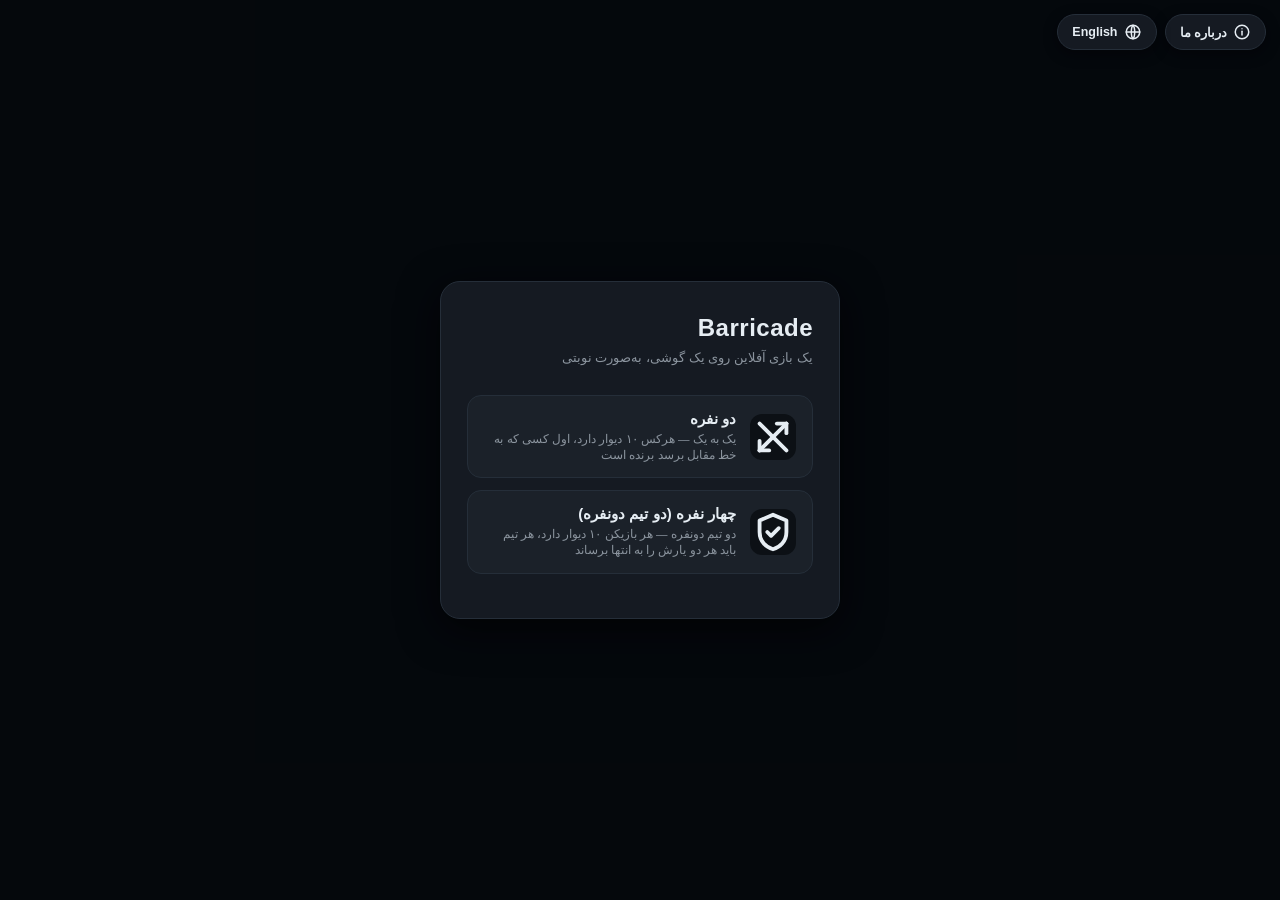
==== index.html @ e0c24852 "Add files via upload" ====
<!DOCTYPE html><html lang="en" dir="ltr"><head><meta charset="UTF-8"><meta name="viewport" content="width=device-width,initial-scale=1"><title id="page-title">Barricade - Dark Mode</title><link rel="stylesheet" href="style.css"></head><body><div id="top-controls"><button class="top-ctrl-btn" id="btn-about"><svg class="icon-svg" viewBox="0 0 24 24" fill="none" stroke="currentColor" stroke-width="2" stroke-linecap="round" stroke-linejoin="round"><circle cx="12" cy="12" r="9"/><line x1="12" y1="11" x2="12" y2="16"/><circle cx="12" cy="7.6" r="0.9" fill="currentColor" stroke="none"/></svg><span id="about-btn-label">About</span></button><button class="top-ctrl-btn" id="btn-lang-toggle"><svg class="icon-svg" viewBox="0 0 24 24" fill="none" stroke="currentColor" stroke-width="2" stroke-linecap="round" stroke-linejoin="round"><circle cx="12" cy="12" r="9"/><line x1="3" y1="12" x2="21" y2="12"/><path d="M12 3c3 3 3 15 0 18M12 3c-3 3-3 15 0 18"/></svg><span id="lang-btn-label">فارسی</span></button></div><div id="about-overlay"><div class="about-card"><h2 id="about-title">About Us</h2><p id="about-text">Barricade is an offline, pass-and-play strategy board game inspired by classic wall-blocking puzzle games.</p><div class="creator-box"><div class="label" id="about-creator-label">Created by</div><div class="creator-name" id="about-creator-name">Mohammad hossein shamsi</div></div><button class="about-close-btn" id="btn-about-close">Close</button></div></div><div id="toast-container"></div><div id="start-overlay"><div class="start-card" id="mode-select-view"><h1>Barricade</h1><p class="subtitle" id="start-subtitle">Offline pass-and-play — choose a mode</p><button class="mode-btn" id="btn-start-2p"><div class="mode-icon"><svg viewBox="0 0 24 24" fill="none" stroke="currentColor" stroke-width="2" stroke-linecap="round" stroke-linejoin="round"><line x1="5" y1="19" x2="19" y2="5"/><line x1="14" y1="5" x2="19" y2="5"/><line x1="19" y1="5" x2="19" y2="10"/><line x1="19" y1="19" x2="5" y2="5"/><line x1="10" y1="19" x2="5" y2="19"/><line x1="5" y1="19" x2="5" y2="14"/></svg></div><div class="mode-text"><div class="t" id="mode-2p-title">2 Player</div><div class="d" id="mode-2p-desc">1v1 — each player has 10 walls, first to reach the opposite side wins</div></div></button><button class="mode-btn" id="btn-start-4p"><div class="mode-icon"><svg viewBox="0 0 24 24" fill="none" stroke="currentColor" stroke-width="2" stroke-linecap="round" stroke-linejoin="round"><path d="M12 3l7 3v6c0 5-3.5 8-7 9-3.5-1-7-4-7-9V6l7-3z"/><path d="M9 12l2 2 4-4"/></svg></div><div class="mode-text"><div class="t" id="mode-4p-title">4 Player (2v2 Teams)</div><div class="d" id="mode-4p-desc">Two teams of two — each player has 10 walls, get both teammates to the finish</div></div></button></div><div class="start-card" id="name-entry-view" style="display:none"><h1 id="name-entry-title">Enter Player Names</h1><div id="name-fields-2p" style="display:none"><div class="name-input-row"><span class="avatar red"></span><input type="text" id="input-name-p1" maxlength="18" placeholder="Player 1 (Red)"></div><div class="name-input-row"><span class="avatar blue"></span><input type="text" id="input-name-p2" maxlength="18" placeholder="Player 2 (Blue)"></div></div><div id="name-fields-4p" style="display:none"><div class="name-input-row"><span class="avatar red"></span><input type="text" id="input-name-red" maxlength="18" placeholder="Red"></div><div class="name-input-row"><span class="avatar blue"></span><input type="text" id="input-name-blue" maxlength="18" placeholder="Blue"></div><div class="name-input-row"><span class="avatar green"></span><input type="text" id="input-name-green" maxlength="18" placeholder="Green"></div><div class="name-input-row"><span class="avatar yellow"></span><input type="text" id="input-name-yellow" maxlength="18" placeholder="Yellow"></div></div><div class="name-entry-actions"><button id="btn-name-back">Back</button><button id="btn-name-confirm">Start Game</button></div></div></div><div id="game-over-overlay"><div class="go-card"><div class="go-trophy"><svg viewBox="0 0 24 24" fill="none" stroke="currentColor" stroke-width="2" stroke-linecap="round" stroke-linejoin="round"><path d="M8 4h8v4a4 4 0 0 1-8 0V4z"/><path d="M8 5H5a3 3 0 0 0 3 3"/><path d="M16 5h3a3 3 0 0 1-3 3"/><line x1="12" y1="12" x2="12" y2="16"/><path d="M9 20h6"/><path d="M10 16h4l1 4H9l1-4z"/></svg></div><div class="go-label" id="go-winner-label">WINNER</div><div class="go-winner-name" id="go-winner-name">—</div><div class="go-vs-row"><div class="go-side go-winner-side"><div class="go-tag" id="go-tag-winner">Winner</div><div class="go-name" id="go-name-winner">—</div></div><div class="go-divider-x">/</div><div class="go-side go-loser-side"><div class="go-tag" id="go-tag-loser">Loser</div><div class="go-name" id="go-name-loser">—</div></div></div><div class="go-actions"><button id="btn-go-repeat" class="go-btn go-primary"><svg class="icon-svg" viewBox="0 0 24 24" fill="none" stroke="currentColor" stroke-width="2" stroke-linecap="round" stroke-linejoin="round"><path d="M4 12a8 8 0 0 1 14-5.3M20 3v5h-5"/><path d="M20 12a8 8 0 0 1-14 5.3M4 21v-5h5"/></svg><span id="lbl-go-repeat">Play Again</span></button><button id="btn-go-home" class="go-btn go-secondary"><svg class="icon-svg" viewBox="0 0 24 24" fill="none" stroke="currentColor" stroke-width="2" stroke-linecap="round" stroke-linejoin="round"><path d="M3 11l9-8 9 8"/><path d="M5 10v10h14V10"/><path d="M9 20v-6h6v6"/></svg><span id="lbl-go-home">Back to Home</span></button></div></div></div><div id="app"><div class="topbar" id="topbar"></div><div class="main-area"><div class="board-wrapper" id="board-wrapper"><canvas id="boardCanvas" width="473" height="473"></canvas><div class="wall-confirm-popup" id="wall-confirm-popup"><button class="wall-confirm-btn" id="wall-confirm-yes"><svg class="icon-svg" viewBox="0 0 24 24" fill="none" stroke="currentColor" stroke-width="3" stroke-linecap="round" stroke-linejoin="round"><polyline points="4 12 10 18 20 6"/></svg><span id="lbl-place-wall">Place Wall</span></button><button class="wall-cancel-btn" id="wall-confirm-no"><svg class="icon-svg" viewBox="0 0 24 24" fill="none" stroke="currentColor" stroke-width="3" stroke-linecap="round" stroke-linejoin="round"><line x1="5" y1="5" x2="19" y2="19"/><line x1="19" y1="5" x2="5" y2="19"/></svg></button></div></div><div class="controls"><button id="btn-move" class="control-btn active"><span class="icon-box"><svg class="icon-svg" viewBox="0 0 24 24"><circle cx="12" cy="12" r="7" fill="currentColor"/></svg></span><span id="lbl-move">Move</span></button><button id="btn-hwall" class="control-btn"><span class="icon-box"><svg class="icon-svg" viewBox="0 0 24 24" stroke="currentColor" stroke-width="3" stroke-linecap="round"><line x1="4" y1="12" x2="20" y2="12"/></svg></span><span id="lbl-hwall">Horizontal</span></button><button id="btn-vwall" class="control-btn"><span class="icon-box"><svg class="icon-svg" viewBox="0 0 24 24" stroke="currentColor" stroke-width="3" stroke-linecap="round"><line x1="12" y1="4" x2="12" y2="20"/></svg></span><span id="lbl-vwall">Vertical</span></button><button id="btn-undo" class="control-btn neutral"><span class="icon-box"><svg class="icon-svg" viewBox="0 0 24 24" fill="none" stroke="currentColor" stroke-width="2" stroke-linecap="round" stroke-linejoin="round"><path d="M9 14L4 9l5-5"/><path d="M4 9h11a5 5 0 0 1 0 10h-1"/></svg></span><span id="lbl-undo">Undo</span></button><button id="btn-repeat" class="control-btn neutral"><span class="icon-box"><svg class="icon-svg" viewBox="0 0 24 24" fill="none" stroke="currentColor" stroke-width="2" stroke-linecap="round" stroke-linejoin="round"><path d="M4 12a8 8 0 0 1 14-5.3M20 3v5h-5"/><path d="M20 12a8 8 0 0 1-14 5.3M4 21v-5h5"/></svg></span><span id="lbl-repeat">Repeat</span></button><button id="btn-resign" class="control-btn danger"><span class="icon-box"><svg class="icon-svg" viewBox="0 0 24 24" fill="none" stroke="currentColor" stroke-width="2" stroke-linecap="round" stroke-linejoin="round"><line x1="5" y1="21" x2="5" y2="3"/><path d="M5 4h13l-3 4 3 4H5"/></svg></span><span id="lbl-resign">Resign</span></button><button id="btn-home" class="control-btn neutral"><span class="icon-box"><svg class="icon-svg" viewBox="0 0 24 24" fill="none" stroke="currentColor" stroke-width="2" stroke-linecap="round" stroke-linejoin="round"><path d="M3 11l9-8 9 8"/><path d="M5 10v10h14V10"/><path d="M9 20v-6h6v6"/></svg></span><span id="lbl-home">Back to Home</span></button></div><div class="sidebar"><div class="side-box"><h3 id="lbl-move-history">MOVE HISTORY</h3><div id="history-list" class="history-list"><div style="color:#4a5568;font-size:12px;text-align:center;padding:20px 0" id="lbl-start-game">Start a game</div></div><div class="history-pagination"><span style="font-size:25px;padding-bottom:5px">‹</span><span>1 / 1</span><span style="font-size:25px;padding-bottom:5px">›</span></div></div><div class="side-box"><h3 id="lbl-game-info">GAME INFO</h3><div class="info-row"><span class="label" id="lbl-mode">Mode</span><span id="info-mode">—</span></div><div class="info-row"><span class="label" id="lbl-walls-left">Walls Left</span><span id="info-walls">—</span></div><div class="info-row"><span class="label" id="lbl-status">Status</span><span id="status-text">—</span></div></div></div></div><div class="bottom-info"><div class="info-block"><h4 id="lbl-objective">OBJECTIVE</h4><p id="info-objective">Reach the opposite side before the others.</p></div><div class="info-block"><h4 id="lbl-walls">WALLS</h4><p id="info-walls-text">• Tap a spot to select a wall, then confirm.<br>• 10 walls per player.</p></div><div class="info-block"><h4 id="lbl-rules">RULES</h4><p id="info-rules-text">• A wall can never fully block a path.<br>• Walls can't overlap or cross like a "+".</p></div></div></div><script src="script.js"></script></body></html>
---- style.css ----
:root{--bg-color:#0c1015;--card-bg:#151a22;--border-color:#252e39;--text-main:#e6edf3;--text-muted:#8b949e;--red-color:#ff3b30;--blue-color:#007aff;--green-color:#34c759;--yellow-color:#ffcc00;--wall-color:#acb8c8;--board-bg:#1b2129;--grid-color:#282f3a}*{box-sizing:border-box}body{background-color:var(--bg-color);color:var(--text-main);font-family:-apple-system,BlinkMacSystemFont,"Segoe UI",Roboto,Helvetica,Arial,sans-serif;display:flex;justify-content:center;margin:0;padding:66px 20px 20px;min-height:100vh;user-select:none}#app{width:100%;max-width:1100px;display:none;flex-direction:column;gap:16px}#app.visible{display:flex}#start-overlay{position:fixed;inset:0;background:rgb(5 8 12 / .94);display:flex;align-items:center;justify-content:center;z-index:200;padding:20px}.start-card{background:var(--card-bg);border:1px solid var(--border-color);border-radius:20px;padding:32px 26px;max-width:400px;width:100%;text-align:center;box-shadow:0 10px 40px rgb(0 0 0 / .6);animation:startPop 0.35s ease}@keyframes startPop{from{opacity:0;transform:translateY(10px) scale(.97)}to{opacity:1;transform:translateY(0) scale(1)}}.start-card h1{margin:0 0 6px;font-size:24px;letter-spacing:.5px}.start-card .subtitle{color:var(--text-muted);font-size:13px;margin:0 0 26px;line-height:1.6}.mode-btn{width:100%;display:flex;align-items:center;gap:14px;background:#1b2129;border:1px solid var(--border-color);border-radius:14px;padding:14px 16px;margin-bottom:12px;cursor:pointer;transition:all 0.25s ease;color:var(--text-main);text-align:left;font-family:inherit}.mode-btn:hover{border-color:#4a5a6b;background:#20272f;transform:translateY(-2px)}.mode-btn:active{transform:translateY(0) scale(.98)}.mode-btn .mode-icon{font-size:22px;width:46px;height:46px;border-radius:12px;display:flex;align-items:center;justify-content:center;background:#0c1015;flex-shrink:0}.mode-btn .mode-text .t{font-weight:700;font-size:15px}.mode-btn .mode-text .d{font-size:11.5px;color:var(--text-muted);margin-top:3px;line-height:1.4}.topbar{display:flex;flex-wrap:wrap;justify-content:space-between;align-items:center;gap:10px;background:var(--card-bg);border:1px solid var(--border-color);border-radius:16px;padding:12px 20px}.topbar.mode-2p{display:grid;grid-template-columns:minmax(0,1fr) auto minmax(0,1fr);flex-wrap:nowrap;gap:6px}.topbar.mode-2p .player-card{min-width:0}.topbar.mode-2p .player-card:first-child{justify-self:start}.topbar.mode-2p .player-card:last-child{justify-self:end}.topbar.mode-2p .player-info{min-width:0}.topbar.mode-2p .player-info .name{overflow:hidden;text-overflow:ellipsis;white-space:nowrap}.player-card{display:flex;align-items:center;gap:12px;position:relative;padding:5px 10px;border-radius:10px;transition:all 0.3s ease;opacity:.5;min-width:130px}.player-card.active{opacity:1;background:#1d2530;border-color:var(--border-color)}.player-card.finished{opacity:.85}.player-card.finished .name::after{content:'';display:inline-block;width:12px;height:12px;margin-inline-start:4px;vertical-align:middle;background-image:url("data:image/svg+xml,%3Csvg xmlns='http://www.w3.org/2000/svg' viewBox='0 0 24 24' fill='none' stroke='%232ecc71' stroke-width='3.5' stroke-linecap='round' stroke-linejoin='round'%3E%3Cpolyline points='4 12 10 18 20 6'/%3E%3C/svg%3E");background-size:contain;background-repeat:no-repeat}.avatar{width:28px;height:28px;border-radius:50%;flex-shrink:0;box-shadow:0 0 12px rgb(255 255 255 / .1)}.avatar.red{background:var(--red-color)}.avatar.blue{background:var(--blue-color)}.avatar.green{background:var(--green-color)}.avatar.yellow{background:var(--yellow-color)}.avatar.small{width:16px;height:16px}.player-info .name{font-size:14px;font-weight:600}.player-info .team-label{font-size:9.5px;color:var(--text-muted);margin-top:1px;letter-spacing:.5px}.player-info .score{font-size:12px;color:var(--text-muted);margin-top:2px;display:flex;align-items:center;gap:5px}.score-bar{width:100%;height:4px;background:#252e39;border-radius:4px;margin-top:4px;overflow:hidden}.score-bar .fill{height:100%;border-radius:4px;transition:width 0.5s ease}.fill.red{background:var(--red-color)}.fill.blue{background:var(--blue-color)}.fill.green{background:var(--green-color)}.fill.yellow{background:var(--yellow-color)}.bet-box{text-align:center;background:#0c1015;padding:4px 25px;border-radius:12px;border:1px solid #252e39}.bet-box .label{font-size:10px;color:var(--text-muted);letter-spacing:1px}.bet-box .amount{font-size:15px;font-weight:700;color:#facc15;display:flex;align-items:center;justify-content:center;gap:5px;margin-top:2px}.main-area{display:flex;flex-wrap:wrap;gap:16px}.board-wrapper{position:relative;flex:1;min-width:350px;background:var(--board-bg);border:1px solid var(--border-color);border-radius:16px;padding:16px;display:flex;justify-content:center;align-items:center;box-shadow:0 4px 20px rgb(0 0 0 / .5)}.board-wrapper::before,.board-wrapper::after{content:'';position:absolute;top:10%;bottom:10%;width:4px;background:#282f3a;border-radius:4px}.board-wrapper::before{left:15px}.board-wrapper::after{right:15px}canvas{width:100%;height:auto;aspect-ratio:1/1;border-radius:12px;touch-action:none;background:var(--board-bg);max-width:550px;box-shadow:inset 0 0 30px rgb(0 0 0 / .5)}.wall-confirm-popup{position:absolute;display:flex;gap:6px;transform:translate(-50%,-140%) scale(.85);opacity:0;pointer-events:none;transition:opacity 0.18s ease,transform 0.18s ease;z-index:20;white-space:nowrap}.wall-confirm-popup.visible{opacity:1;pointer-events:auto;transform:translate(-50%,-140%) scale(1)}.wall-confirm-btn,.wall-cancel-btn{border:none;border-radius:20px;padding:9px 16px;font-size:13px;font-weight:700;cursor:pointer;display:flex;align-items:center;gap:5px;box-shadow:0 4px 14px rgb(0 0 0 / .45);transition:all 0.2s ease;font-family:inherit}.wall-confirm-btn{background:linear-gradient(135deg,#2ecc71,#27ae60);color:#fff;animation:confirmPulse 1.6s infinite ease-in-out}.wall-confirm-btn:hover{transform:scale(1.08);box-shadow:0 6px 20px rgb(46 204 113 / .55)}.wall-confirm-btn:active{transform:scale(.96)}@keyframes confirmPulse{0%,100%{box-shadow:0 4px 14px rgb(46 204 113 / .3)}50%{box-shadow:0 4px 20px rgb(46 204 113 / .65)}}.wall-cancel-btn{background:#252e39;color:#c0c9d6;padding:9px 12px}.wall-cancel-btn:hover{background:#3a4552;color:#fff}.wall-cancel-btn:active{transform:scale(.94)}.controls{width:100%;display:flex;gap:12px;margin-top:0;flex-wrap:wrap}.control-btn{flex:1;min-width:80px;background:var(--card-bg);border:1px solid var(--border-color);border-radius:12px;padding:16px;display:flex;flex-direction:column;align-items:center;gap:8px;color:var(--text-muted);cursor:pointer;transition:all 0.3s ease;font-family:inherit;font-size:14px}.control-btn:hover{background:#1d2530;border-color:#2d3642}.control-btn.active{background:#1d2530;border-color:#4a5a6b;color:#fff}.control-btn:disabled{opacity:.4;cursor:not-allowed}.control-btn:disabled:hover{background:var(--card-bg);border-color:var(--border-color)}.control-btn .icon-box{font-size:18px;background:#0c1015;padding:4px 20px;border-radius:6px;display:flex;align-items:center;justify-content:center}.icon-svg{width:18px;height:18px;flex-shrink:0;display:inline-block;vertical-align:middle}.icon-svg.sm{width:14px;height:14px}.icon-svg.lg{width:26px;height:26px}.control-btn.danger{background:#8b2020;border-color:#8b2020;color:#fff}.control-btn.danger:hover{background:#a82525}.control-btn.danger .icon-box{background:#6b1717}.control-btn.neutral{color:#c0c9d6}.control-btn.neutral .icon-box{color:#c0c9d6}.sidebar{width:100%;flex-shrink:0;display:flex;flex-direction:column;gap:12px}.side-box{background:var(--card-bg);border:1px solid var(--border-color);border-radius:12px;padding:12px 16px}.side-box h3{font-size:10px;color:var(--text-muted);text-transform:uppercase;letter-spacing:1px;margin:0 0 10px 0;border-bottom:1px solid var(--border-color);padding-bottom:8px}.history-list{max-height:200px;overflow-y:auto;display:flex;flex-direction:column;gap:2px;padding-right:4px}.history-item{display:flex;align-items:center;gap:10px;font-family:monospace;font-size:12px;padding:3px 4px;border-radius:4px;transition:all 0.2s}.history-item:hover{background:#1d2530}.history-item .num{color:#4a5568;width:20px;text-align:right}.history-item .action-text{color:#fff}.symbol-container{display:flex;justify-content:center;align-items:center;width:16px;height:16px}.symbol-line{width:12px;height:2px;border-radius:2px;background:#fff}.symbol-line.vertical{width:2px;height:12px}.symbol-line.red{background:var(--red-color)}.symbol-line.blue{background:var(--blue-color)}.symbol-line.green{background:var(--green-color)}.symbol-line.yellow{background:var(--yellow-color)}.symbol-circle{width:10px;height:10px;border-radius:50%;background:#fff}.symbol-circle.red{background:var(--red-color)}.symbol-circle.blue{background:var(--blue-color)}.symbol-circle.green{background:var(--green-color)}.symbol-circle.yellow{background:var(--yellow-color)}.history-pagination{display:flex;justify-content:center;align-items:center;gap:10px;margin-top:8px;color:var(--text-muted);font-size:12px;border-top:1px solid var(--border-color);padding-top:6px}.history-pagination span{cursor:pointer}.info-row{display:flex;justify-content:space-between;padding:4px 0;font-size:12px}.info-row .label{color:var(--text-muted)}.text-red{color:var(--red-color)}.text-blue{color:var(--blue-color)}.text-green{color:var(--green-color)}.text-yellow{color:var(--yellow-color)}.bottom-info{display:grid;grid-template-columns:repeat(3,1fr);gap:16px;background:var(--card-bg);border:1px solid var(--border-color);border-radius:16px;padding:16px 20px}.info-block h4{font-size:10px;color:var(--text-muted);text-transform:uppercase;margin:0 0 8px 0;letter-spacing:1px}.info-block p{font-size:12px;line-height:1.5;color:#c0c9d6;margin:0;display:flex;align-items:center;gap:8px}@media (max-width:1000px){.board-wrapper{width:100%;flex:none;order:1}.controls{width:100%;order:2;flex-wrap:wrap;margin-top:0}.sidebar{width:100%;order:3}.bottom-info{order:4;grid-template-columns:1fr}.control-btn{min-width:80px;flex:1}}@media (max-width:480px){.player-card{min-width:44%}.topbar{padding:10px 12px;gap:6px}.topbar.mode-2p{gap:4px}.topbar.mode-2p .player-card{gap:8px;padding:4px 2px}.topbar.mode-2p .avatar{width:24px;height:24px}.topbar.mode-2p .player-info .name{font-size:12.5px}.topbar.mode-2p .player-info .team-label{font-size:8.5px}.topbar.mode-2p .player-info .score{font-size:10.5px}.bet-box{padding:4px 10px}.bet-box .label{font-size:8.5px;letter-spacing:.5px}.bet-box .amount{font-size:12.5px;gap:3px}}@media (max-width:360px){.topbar.mode-2p .avatar{width:20px;height:20px}.topbar.mode-2p .player-info .name{font-size:11.5px}.bet-box{padding:3px 7px}}#top-controls{position:fixed;top:14px;right:14px;z-index:250;display:flex;gap:8px}.top-ctrl-btn{background:var(--card-bg);border:1px solid var(--border-color);color:var(--text-main);border-radius:20px;padding:8px 14px;font-size:12.5px;font-weight:700;cursor:pointer;display:flex;align-items:center;gap:6px;box-shadow:0 4px 14px rgb(0 0 0 / .35);font-family:inherit;transition:all 0.2s ease}.top-ctrl-btn:hover{border-color:#4a5a6b;background:#20272f;transform:translateY(-1px)}.top-ctrl-btn:active{transform:translateY(0) scale(.96)}#app,#start-overlay{direction:ltr}html[dir="rtl"] #app,html[dir="rtl"] #start-overlay{text-align:left}html[dir="rtl"] .start-card,html[dir="rtl"] .mode-text,html[dir="rtl"] .side-box,html[dir="rtl"] .info-block,html[dir="rtl"] #about-modal .about-card{direction:rtl;text-align:right}html[dir="rtl"] .go-card{direction:rtl}html[dir="rtl"] .mode-btn{text-align:right}#about-overlay{position:fixed;inset:0;background:rgb(5 8 12 / .85);display:none;align-items:center;justify-content:center;z-index:300;padding:20px}#about-overlay.visible{display:flex}.about-card{background:var(--card-bg);border:1px solid var(--border-color);border-radius:20px;padding:30px 26px;max-width:380px;width:100%;text-align:center;box-shadow:0 10px 40px rgb(0 0 0 / .6);animation:startPop 0.35s ease}.about-card h2{margin:0 0 14px;font-size:20px}.about-card p{color:var(--text-muted);font-size:13.5px;line-height:1.7;margin:0 0 18px}.about-card .creator-box{background:#0c1015;border:1px solid var(--border-color);border-radius:14px;padding:14px 16px;margin-bottom:18px}.about-card .creator-box .label{font-size:10px;color:var(--text-muted);text-transform:uppercase;letter-spacing:1px;margin-bottom:6px}.about-card .creator-box .creator-name{font-size:16px;font-weight:700;color:#facc15}.about-close-btn{width:100%;background:#1b2129;border:1px solid var(--border-color);border-radius:12px;padding:12px;color:var(--text-main);font-weight:700;cursor:pointer;font-family:inherit;font-size:14px;transition:all 0.2s ease}.about-close-btn:hover{background:#20272f;border-color:#4a5a6b}#game-over-overlay{position:fixed;inset:0;background:rgb(5 8 12 / .9);display:none;align-items:center;justify-content:center;z-index:320;padding:20px}#game-over-overlay.visible{display:flex}.go-card{background:var(--card-bg);border:1px solid var(--border-color);border-radius:20px;padding:30px 26px;max-width:380px;width:100%;text-align:center;box-shadow:0 10px 40px rgb(0 0 0 / .6);animation:startPop 0.35s ease}.go-trophy{width:56px;height:56px;margin:0 auto 14px;border-radius:50%;background:linear-gradient(135deg,#facc15,#d4a10a);display:flex;align-items:center;justify-content:center;box-shadow:0 6px 22px rgb(250 204 21 / .4)}.go-trophy svg{width:30px;height:30px;color:#0c1015}.go-label{font-size:11px;letter-spacing:1.5px;color:var(--text-muted);text-transform:uppercase;margin-bottom:6px}.go-winner-name{font-size:24px;font-weight:800;margin-bottom:20px}.go-winner-name.red{color:var(--red-color)}.go-winner-name.blue{color:var(--blue-color)}.go-winner-name.green{color:var(--green-color)}.go-winner-name.yellow{color:var(--yellow-color)}.go-vs-row{display:flex;align-items:center;justify-content:space-between;background:#0c1015;border:1px solid var(--border-color);border-radius:14px;padding:12px 16px;margin-bottom:22px}.go-side{display:flex;flex-direction:column;align-items:center;gap:6px;flex:1;min-width:0}.go-side .go-tag{font-size:9.5px;letter-spacing:1px;text-transform:uppercase;color:var(--text-muted)}.go-side .go-name{font-size:13px;font-weight:700;max-width:100%;overflow:hidden;text-overflow:ellipsis;white-space:nowrap}.go-side.go-winner-side .go-tag{color:#2ecc71}.go-side.go-loser-side .go-tag{color:#ff6b6b}.go-divider-x{color:var(--text-muted);font-size:12px;padding:0 10px;flex-shrink:0}.go-actions{display:flex;flex-direction:column;gap:10px}.go-btn{width:100%;display:flex;align-items:center;justify-content:center;gap:8px;border-radius:12px;padding:13px;font-weight:700;font-size:14px;cursor:pointer;font-family:inherit;border:1px solid var(--border-color);transition:all 0.2s ease}.go-btn.go-primary{background:linear-gradient(135deg,#2ecc71,#27ae60);color:#fff;border:none}.go-btn.go-primary:hover{transform:translateY(-1px);box-shadow:0 6px 20px rgb(46 204 113 / .4)}.go-btn.go-secondary{background:#1b2129;color:var(--text-main)}.go-btn.go-secondary:hover{background:#20272f}#toast-container{position:fixed;top:66px;left:50%;transform:translateX(-50%);z-index:400;display:flex;flex-direction:column;gap:8px;align-items:center;pointer-events:none;width:100%;max-width:92vw}.toast{background:#1b2129;border:1px solid var(--border-color);border-left:4px solid var(--red-color);color:var(--text-main);padding:10px 16px;border-radius:10px;font-size:13px;font-weight:600;box-shadow:0 8px 24px rgb(0 0 0 / .5);opacity:0;transform:translateY(-10px);transition:opacity 0.25s ease,transform 0.25s ease;text-align:center;max-width:100%}.toast.show{opacity:1;transform:translateY(0)}html[dir="rtl"] .toast{direction:rtl}.name-input-row{display:flex;align-items:center;gap:10px;margin-bottom:10px}.name-input-row input{flex:1;background:#0c1015;border:1px solid var(--border-color);border-radius:10px;padding:10px 12px;color:var(--text-main);font-family:inherit;font-size:14px;min-width:0}.name-input-row input:focus{outline:none;border-color:#4a5a6b}.name-entry-actions{display:flex;gap:10px;margin-top:18px}.name-entry-actions button{flex:1;border-radius:12px;padding:12px;font-weight:700;font-size:14px;cursor:pointer;font-family:inherit;border:1px solid var(--border-color);transition:all 0.2s ease}#btn-name-back{background:#1b2129;color:var(--text-main)}#btn-name-back:hover{background:#20272f}#btn-name-confirm{background:linear-gradient(135deg,#2ecc71,#27ae60);color:#fff;border:none}#btn-name-confirm:hover{transform:translateY(-1px);box-shadow:0 6px 20px rgb(46 204 113 / .4)}#name-entry-view h1{margin:0 0 18px;font-size:20px;text-align:center}
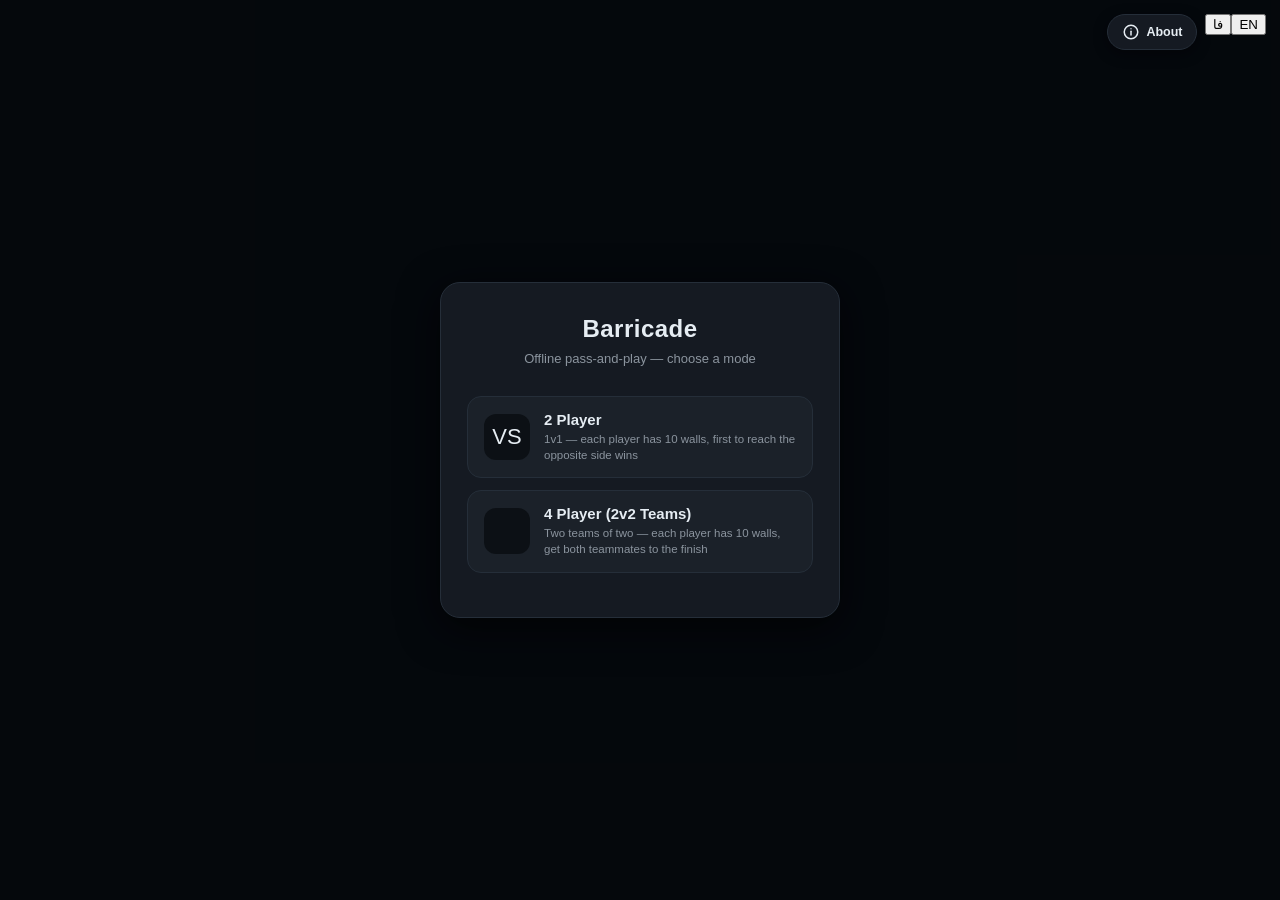
==== commit ef5455c2: "Update index.html" ====
--- a/index.html
+++ b/index.html
@@ -1 +1 @@
-<!DOCTYPE html><html lang="en" dir="ltr"><head><meta charset="UTF-8"><meta name="viewport" content="width=device-width,initial-scale=1"><title id="page-title">Barricade - Dark Mode</title><link rel="stylesheet" href="style.css"></head><body><div id="top-controls"><button class="top-ctrl-btn" id="btn-about"><svg class="icon-svg" viewBox="0 0 24 24" fill="none" stroke="currentColor" stroke-width="2" stroke-linecap="round" stroke-linejoin="round"><circle cx="12" cy="12" r="9"/><line x1="12" y1="11" x2="12" y2="16"/><circle cx="12" cy="7.6" r="0.9" fill="currentColor" stroke="none"/></svg><span id="about-btn-label">About</span></button><button class="top-ctrl-btn" id="btn-lang-toggle"><svg class="icon-svg" viewBox="0 0 24 24" fill="none" stroke="currentColor" stroke-width="2" stroke-linecap="round" stroke-linejoin="round"><circle cx="12" cy="12" r="9"/><line x1="3" y1="12" x2="21" y2="12"/><path d="M12 3c3 3 3 15 0 18M12 3c-3 3-3 15 0 18"/></svg><span id="lang-btn-label">فارسی</span></button></div><div id="about-overlay"><div class="about-card"><h2 id="about-title">About Us</h2><p id="about-text">Barricade is an offline, pass-and-play strategy board game inspired by classic wall-blocking puzzle games.</p><div class="creator-box"><div class="label" id="about-creator-label">Created by</div><div class="creator-name" id="about-creator-name">Mohammad hossein shamsi</div></div><button class="about-close-btn" id="btn-about-close">Close</button></div></div><div id="toast-container"></div><div id="start-overlay"><div class="start-card" id="mode-select-view"><h1>Barricade</h1><p class="subtitle" id="start-subtitle">Offline pass-and-play — choose a mode</p><button class="mode-btn" id="btn-start-2p"><div class="mode-icon"><svg viewBox="0 0 24 24" fill="none" stroke="currentColor" stroke-width="2" stroke-linecap="round" stroke-linejoin="round"><line x1="5" y1="19" x2="19" y2="5"/><line x1="14" y1="5" x2="19" y2="5"/><line x1="19" y1="5" x2="19" y2="10"/><line x1="19" y1="19" x2="5" y2="5"/><line x1="10" y1="19" x2="5" y2="19"/><line x1="5" y1="19" x2="5" y2="14"/></svg></div><div class="mode-text"><div class="t" id="mode-2p-title">2 Player</div><div class="d" id="mode-2p-desc">1v1 — each player has 10 walls, first to reach the opposite side wins</div></div></button><button class="mode-btn" id="btn-start-4p"><div class="mode-icon"><svg viewBox="0 0 24 24" fill="none" stroke="currentColor" stroke-width="2" stroke-linecap="round" stroke-linejoin="round"><path d="M12 3l7 3v6c0 5-3.5 8-7 9-3.5-1-7-4-7-9V6l7-3z"/><path d="M9 12l2 2 4-4"/></svg></div><div class="mode-text"><div class="t" id="mode-4p-title">4 Player (2v2 Teams)</div><div class="d" id="mode-4p-desc">Two teams of two — each player has 10 walls, get both teammates to the finish</div></div></button></div><div class="start-card" id="name-entry-view" style="display:none"><h1 id="name-entry-title">Enter Player Names</h1><div id="name-fields-2p" style="display:none"><div class="name-input-row"><span class="avatar red"></span><input type="text" id="input-name-p1" maxlength="18" placeholder="Player 1 (Red)"></div><div class="name-input-row"><span class="avatar blue"></span><input type="text" id="input-name-p2" maxlength="18" placeholder="Player 2 (Blue)"></div></div><div id="name-fields-4p" style="display:none"><div class="name-input-row"><span class="avatar red"></span><input type="text" id="input-name-red" maxlength="18" placeholder="Red"></div><div class="name-input-row"><span class="avatar blue"></span><input type="text" id="input-name-blue" maxlength="18" placeholder="Blue"></div><div class="name-input-row"><span class="avatar green"></span><input type="text" id="input-name-green" maxlength="18" placeholder="Green"></div><div class="name-input-row"><span class="avatar yellow"></span><input type="text" id="input-name-yellow" maxlength="18" placeholder="Yellow"></div></div><div class="name-entry-actions"><button id="btn-name-back">Back</button><button id="btn-name-confirm">Start Game</button></div></div></div><div id="game-over-overlay"><div class="go-card"><div class="go-trophy"><svg viewBox="0 0 24 24" fill="none" stroke="currentColor" stroke-width="2" stroke-linecap="round" stroke-linejoin="round"><path d="M8 4h8v4a4 4 0 0 1-8 0V4z"/><path d="M8 5H5a3 3 0 0 0 3 3"/><path d="M16 5h3a3 3 0 0 1-3 3"/><line x1="12" y1="12" x2="12" y2="16"/><path d="M9 20h6"/><path d="M10 16h4l1 4H9l1-4z"/></svg></div><div class="go-label" id="go-winner-label">WINNER</div><div class="go-winner-name" id="go-winner-name">—</div><div class="go-vs-row"><div class="go-side go-winner-side"><div class="go-tag" id="go-tag-winner">Winner</div><div class="go-name" id="go-name-winner">—</div></div><div class="go-divider-x">/</div><div class="go-side go-loser-side"><div class="go-tag" id="go-tag-loser">Loser</div><div class="go-name" id="go-name-loser">—</div></div></div><div class="go-actions"><button id="btn-go-repeat" class="go-btn go-primary"><svg class="icon-svg" viewBox="0 0 24 24" fill="none" stroke="currentColor" stroke-width="2" stroke-linecap="round" stroke-linejoin="round"><path d="M4 12a8 8 0 0 1 14-5.3M20 3v5h-5"/><path d="M20 12a8 8 0 0 1-14 5.3M4 21v-5h5"/></svg><span id="lbl-go-repeat">Play Again</span></button><button id="btn-go-home" class="go-btn go-secondary"><svg class="icon-svg" viewBox="0 0 24 24" fill="none" stroke="currentColor" stroke-width="2" stroke-linecap="round" stroke-linejoin="round"><path d="M3 11l9-8 9 8"/><path d="M5 10v10h14V10"/><path d="M9 20v-6h6v6"/></svg><span id="lbl-go-home">Back to Home</span></button></div></div></div><div id="app"><div class="topbar" id="topbar"></div><div class="main-area"><div class="board-wrapper" id="board-wrapper"><canvas id="boardCanvas" width="473" height="473"></canvas><div class="wall-confirm-popup" id="wall-confirm-popup"><button class="wall-confirm-btn" id="wall-confirm-yes"><svg class="icon-svg" viewBox="0 0 24 24" fill="none" stroke="currentColor" stroke-width="3" stroke-linecap="round" stroke-linejoin="round"><polyline points="4 12 10 18 20 6"/></svg><span id="lbl-place-wall">Place Wall</span></button><button class="wall-cancel-btn" id="wall-confirm-no"><svg class="icon-svg" viewBox="0 0 24 24" fill="none" stroke="currentColor" stroke-width="3" stroke-linecap="round" stroke-linejoin="round"><line x1="5" y1="5" x2="19" y2="19"/><line x1="19" y1="5" x2="5" y2="19"/></svg></button></div></div><div class="controls"><button id="btn-move" class="control-btn active"><span class="icon-box"><svg class="icon-svg" viewBox="0 0 24 24"><circle cx="12" cy="12" r="7" fill="currentColor"/></svg></span><span id="lbl-move">Move</span></button><button id="btn-hwall" class="control-btn"><span class="icon-box"><svg class="icon-svg" viewBox="0 0 24 24" stroke="currentColor" stroke-width="3" stroke-linecap="round"><line x1="4" y1="12" x2="20" y2="12"/></svg></span><span id="lbl-hwall">Horizontal</span></button><button id="btn-vwall" class="control-btn"><span class="icon-box"><svg class="icon-svg" viewBox="0 0 24 24" stroke="currentColor" stroke-width="3" stroke-linecap="round"><line x1="12" y1="4" x2="12" y2="20"/></svg></span><span id="lbl-vwall">Vertical</span></button><button id="btn-undo" class="control-btn neutral"><span class="icon-box"><svg class="icon-svg" viewBox="0 0 24 24" fill="none" stroke="currentColor" stroke-width="2" stroke-linecap="round" stroke-linejoin="round"><path d="M9 14L4 9l5-5"/><path d="M4 9h11a5 5 0 0 1 0 10h-1"/></svg></span><span id="lbl-undo">Undo</span></button><button id="btn-repeat" class="control-btn neutral"><span class="icon-box"><svg class="icon-svg" viewBox="0 0 24 24" fill="none" stroke="currentColor" stroke-width="2" stroke-linecap="round" stroke-linejoin="round"><path d="M4 12a8 8 0 0 1 14-5.3M20 3v5h-5"/><path d="M20 12a8 8 0 0 1-14 5.3M4 21v-5h5"/></svg></span><span id="lbl-repeat">Repeat</span></button><button id="btn-resign" class="control-btn danger"><span class="icon-box"><svg class="icon-svg" viewBox="0 0 24 24" fill="none" stroke="currentColor" stroke-width="2" stroke-linecap="round" stroke-linejoin="round"><line x1="5" y1="21" x2="5" y2="3"/><path d="M5 4h13l-3 4 3 4H5"/></svg></span><span id="lbl-resign">Resign</span></button><button id="btn-home" class="control-btn neutral"><span class="icon-box"><svg class="icon-svg" viewBox="0 0 24 24" fill="none" stroke="currentColor" stroke-width="2" stroke-linecap="round" stroke-linejoin="round"><path d="M3 11l9-8 9 8"/><path d="M5 10v10h14V10"/><path d="M9 20v-6h6v6"/></svg></span><span id="lbl-home">Back to Home</span></button></div><div class="sidebar"><div class="side-box"><h3 id="lbl-move-history">MOVE HISTORY</h3><div id="history-list" class="history-list"><div style="color:#4a5568;font-size:12px;text-align:center;padding:20px 0" id="lbl-start-game">Start a game</div></div><div class="history-pagination"><span style="font-size:25px;padding-bottom:5px">‹</span><span>1 / 1</span><span style="font-size:25px;padding-bottom:5px">›</span></div></div><div class="side-box"><h3 id="lbl-game-info">GAME INFO</h3><div class="info-row"><span class="label" id="lbl-mode">Mode</span><span id="info-mode">—</span></div><div class="info-row"><span class="label" id="lbl-walls-left">Walls Left</span><span id="info-walls">—</span></div><div class="info-row"><span class="label" id="lbl-status">Status</span><span id="status-text">—</span></div></div></div></div><div class="bottom-info"><div class="info-block"><h4 id="lbl-objective">OBJECTIVE</h4><p id="info-objective">Reach the opposite side before the others.</p></div><div class="info-block"><h4 id="lbl-walls">WALLS</h4><p id="info-walls-text">• Tap a spot to select a wall, then confirm.<br>• 10 walls per player.</p></div><div class="info-block"><h4 id="lbl-rules">RULES</h4><p id="info-rules-text">• A wall can never fully block a path.<br>• Walls can't overlap or cross like a "+".</p></div></div></div><script src="script.js"></script></body></html>+<!DOCTYPE html><html lang="en" dir="ltr"><head><meta charset="UTF-8"><meta name="viewport" content="width=device-width,initial-scale=1"><title id="page-title">Barricade - Dark Mode</title><link rel="stylesheet" href="style.css"></head><body><div id="top-controls"><button class="top-ctrl-btn" id="btn-about"><svg class="icon-svg" viewBox="0 0 24 24" fill="none" stroke="currentColor" stroke-width="2" stroke-linecap="round" stroke-linejoin="round"><circle cx="12" cy="12" r="9"/><line x1="12" y1="11" x2="12" y2="16"/><circle cx="12" cy="7.6" r="0.9" fill="currentColor" stroke="none"/></svg><span id="about-btn-label">About</span></button><div class="lang-switch" id="lang-switch"><button type="button" class="lang-opt" id="lang-opt-fa" data-lang="fa">فا</button><button type="button" class="lang-opt" id="lang-opt-en" data-lang="en">EN</button><span class="lang-slider" id="lang-slider"></span></div></div><div id="about-overlay"><div class="about-card"><h2 id="about-title">About Us</h2><p id="about-text">Barricade is an offline, pass-and-play strategy board game inspired by classic wall-blocking puzzle games.</p><div class="creator-box"><div class="label" id="about-creator-label">Created by</div><div class="creator-name" id="about-creator-name">Mohammad hossein shamsi</div></div><button class="about-close-btn" id="btn-about-close">Close</button></div></div><div id="toast-container"></div><div id="start-overlay"><div class="start-card" id="mode-select-view"><h1>Barricade</h1><p class="subtitle" id="start-subtitle">Offline pass-and-play — choose a mode</p><button class="mode-btn" id="btn-start-2p"><div class="mode-icon icon-2p"><span class="dot red"></span><span class="vs-mark">VS</span><span class="dot blue"></span></div><div class="mode-text"><div class="t" id="mode-2p-title">2 Player</div><div class="d" id="mode-2p-desc">1v1 — each player has 10 walls, first to reach the opposite side wins</div></div></button><button class="mode-btn" id="btn-start-4p"><div class="mode-icon icon-4p"><span class="dot red"></span><span class="dot blue"></span><span class="dot green"></span><span class="dot yellow"></span></div><div class="mode-text"><div class="t" id="mode-4p-title">4 Player (2v2 Teams)</div><div class="d" id="mode-4p-desc">Two teams of two — each player has 10 walls, get both teammates to the finish</div></div></button></div><div class="start-card" id="name-entry-view" style="display:none"><h1 id="name-entry-title">Enter Player Names</h1><div id="name-fields-2p" style="display:none"><div class="player-setup-card"><div class="name-input-row"><span class="avatar-preview shape-circle" id="avatar-preview-p1" style="background:#ff3b30"></span><input type="text" id="input-name-p1" maxlength="18" placeholder="Player 1 (Red)"></div><div class="customize-row"><div class="swatch-group" id="swatches-p1"></div><div class="shape-group" id="shapes-p1"></div></div></div><div class="player-setup-card"><div class="name-input-row"><span class="avatar-preview shape-circle" id="avatar-preview-p2" style="background:#007aff"></span><input type="text" id="input-name-p2" maxlength="18" placeholder="Player 2 (Blue)"></div><div class="customize-row"><div class="swatch-group" id="swatches-p2"></div><div class="shape-group" id="shapes-p2"></div></div></div></div><div id="name-fields-4p" style="display:none"><div class="player-setup-card"><div class="name-input-row"><span class="avatar-preview shape-circle" id="avatar-preview-red" style="background:#ff3b30"></span><input type="text" id="input-name-red" maxlength="18" placeholder="Red"></div><div class="customize-row"><div class="swatch-group" id="swatches-red"></div><div class="shape-group" id="shapes-red"></div></div></div><div class="player-setup-card"><div class="name-input-row"><span class="avatar-preview shape-circle" id="avatar-preview-blue" style="background:#007aff"></span><input type="text" id="input-name-blue" maxlength="18" placeholder="Blue"></div><div class="customize-row"><div class="swatch-group" id="swatches-blue"></div><div class="shape-group" id="shapes-blue"></div></div></div><div class="player-setup-card"><div class="name-input-row"><span class="avatar-preview shape-circle" id="avatar-preview-green" style="background:#34c759"></span><input type="text" id="input-name-green" maxlength="18" placeholder="Green"></div><div class="customize-row"><div class="swatch-group" id="swatches-green"></div><div class="shape-group" id="shapes-green"></div></div></div><div class="player-setup-card"><div class="name-input-row"><span class="avatar-preview shape-circle" id="avatar-preview-yellow" style="background:#ffcc00"></span><input type="text" id="input-name-yellow" maxlength="18" placeholder="Yellow"></div><div class="customize-row"><div class="swatch-group" id="swatches-yellow"></div><div class="shape-group" id="shapes-yellow"></div></div></div></div><div class="name-entry-actions"><button id="btn-name-back">Back</button><button id="btn-name-confirm">Start Game</button></div></div></div><div id="game-over-overlay"><div class="go-card"><div class="go-trophy"><svg viewBox="0 0 24 24" fill="none" stroke="currentColor" stroke-width="2" stroke-linecap="round" stroke-linejoin="round"><path d="M8 4h8v4a4 4 0 0 1-8 0V4z"/><path d="M8 5H5a3 3 0 0 0 3 3"/><path d="M16 5h3a3 3 0 0 1-3 3"/><line x1="12" y1="12" x2="12" y2="16"/><path d="M9 20h6"/><path d="M10 16h4l1 4H9l1-4z"/></svg></div><div class="go-label" id="go-winner-label">WINNER</div><div class="go-winner-name" id="go-winner-name">—</div><div class="go-vs-row"><div class="go-side go-winner-side"><div class="go-tag" id="go-tag-winner">Winner</div><div class="go-name" id="go-name-winner">—</div></div><div class="go-divider-x">/</div><div class="go-side go-loser-side"><div class="go-tag" id="go-tag-loser">Loser</div><div class="go-name" id="go-name-loser">—</div></div></div><div class="go-actions"><button id="btn-go-repeat" class="go-btn go-primary"><svg class="icon-svg" viewBox="0 0 24 24" fill="none" stroke="currentColor" stroke-width="2" stroke-linecap="round" stroke-linejoin="round"><path d="M4 12a8 8 0 0 1 14-5.3M20 3v5h-5"/><path d="M20 12a8 8 0 0 1-14 5.3M4 21v-5h5"/></svg><span id="lbl-go-repeat">Play Again</span></button><button id="btn-go-home" class="go-btn go-secondary"><svg class="icon-svg" viewBox="0 0 24 24" fill="none" stroke="currentColor" stroke-width="2" stroke-linecap="round" stroke-linejoin="round"><path d="M3 11l9-8 9 8"/><path d="M5 10v10h14V10"/><path d="M9 20v-6h6v6"/></svg><span id="lbl-go-home">Back to Home</span></button></div></div></div><div id="app"><div class="topbar" id="topbar"></div><div class="main-area"><div class="board-wrapper" id="board-wrapper"><canvas id="boardCanvas" width="473" height="473"></canvas><div class="wall-confirm-popup" id="wall-confirm-popup"><button class="wall-confirm-btn" id="wall-confirm-yes"><svg class="icon-svg" viewBox="0 0 24 24" fill="none" stroke="currentColor" stroke-width="3" stroke-linecap="round" stroke-linejoin="round"><polyline points="4 12 10 18 20 6"/></svg><span id="lbl-place-wall">Place Wall</span></button><button class="wall-cancel-btn" id="wall-confirm-no"><svg class="icon-svg" viewBox="0 0 24 24" fill="none" stroke="currentColor" stroke-width="3" stroke-linecap="round" stroke-linejoin="round"><line x1="5" y1="5" x2="19" y2="19"/><line x1="19" y1="5" x2="5" y2="19"/></svg></button></div></div><div class="controls"><button id="btn-move" class="control-btn active"><span class="icon-box"><svg class="icon-svg" viewBox="0 0 24 24"><circle cx="12" cy="12" r="7" fill="currentColor"/></svg></span><span id="lbl-move">Move</span></button><button id="btn-hwall" class="control-btn"><span class="icon-box"><svg class="icon-svg" viewBox="0 0 24 24" stroke="currentColor" stroke-width="3" stroke-linecap="round"><line x1="4" y1="12" x2="20" y2="12"/></svg></span><span id="lbl-hwall">Horizontal</span></button><button id="btn-vwall" class="control-btn"><span class="icon-box"><svg class="icon-svg" viewBox="0 0 24 24" stroke="currentColor" stroke-width="3" stroke-linecap="round"><line x1="12" y1="4" x2="12" y2="20"/></svg></span><span id="lbl-vwall">Vertical</span></button><button id="btn-undo" class="control-btn neutral"><span class="icon-box"><svg class="icon-svg" viewBox="0 0 24 24" fill="none" stroke="currentColor" stroke-width="2" stroke-linecap="round" stroke-linejoin="round"><path d="M9 14L4 9l5-5"/><path d="M4 9h11a5 5 0 0 1 0 10h-1"/></svg></span><span id="lbl-undo">Undo</span></button><button id="btn-repeat" class="control-btn neutral"><span class="icon-box"><svg class="icon-svg" viewBox="0 0 24 24" fill="none" stroke="currentColor" stroke-width="2" stroke-linecap="round" stroke-linejoin="round"><path d="M4 12a8 8 0 0 1 14-5.3M20 3v5h-5"/><path d="M20 12a8 8 0 0 1-14 5.3M4 21v-5h5"/></svg></span><span id="lbl-repeat">Repeat</span></button><button id="btn-resign" class="control-btn danger"><span class="icon-box"><svg class="icon-svg" viewBox="0 0 24 24" fill="none" stroke="currentColor" stroke-width="2" stroke-linecap="round" stroke-linejoin="round"><line x1="5" y1="21" x2="5" y2="3"/><path d="M5 4h13l-3 4 3 4H5"/></svg></span><span id="lbl-resign">Resign</span></button><button id="btn-home" class="control-btn neutral"><span class="icon-box"><svg class="icon-svg" viewBox="0 0 24 24" fill="none" stroke="currentColor" stroke-width="2" stroke-linecap="round" stroke-linejoin="round"><path d="M3 11l9-8 9 8"/><path d="M5 10v10h14V10"/><path d="M9 20v-6h6v6"/></svg></span><span id="lbl-home">Back to Home</span></button></div><div class="sidebar"><div class="side-box"><h3 id="lbl-move-history">MOVE HISTORY</h3><div id="history-list" class="history-list"><div style="color:#4a5568;font-size:12px;text-align:center;padding:20px 0" id="lbl-start-game">Start a game</div></div><div class="history-pagination"><span style="font-size:25px;padding-bottom:5px">‹</span><span>1 / 1</span><span style="font-size:25px;padding-bottom:5px">›</span></div></div><div class="side-box"><h3 id="lbl-game-info">GAME INFO</h3><div class="info-row"><span class="label" id="lbl-mode">Mode</span><span id="info-mode">—</span></div><div class="info-row"><span class="label" id="lbl-walls-left">Walls Left</span><span id="info-walls">—</span></div><div class="info-row"><span class="label" id="lbl-status">Status</span><span id="status-text">—</span></div></div></div></div><div class="bottom-info"><div class="info-block"><h4 id="lbl-objective">OBJECTIVE</h4><p id="info-objective">Reach the opposite side before the others.</p></div><div class="info-block"><h4 id="lbl-walls">WALLS</h4><p id="info-walls-text">• Tap a spot to select a wall, then confirm.<br>• 10 walls per player.</p></div><div class="info-block"><h4 id="lbl-rules">RULES</h4><p id="info-rules-text">• A wall can never fully block a path.<br>• Walls can't overlap or cross like a "+".</p></div></div></div><script src="script.js"></script></body></html>
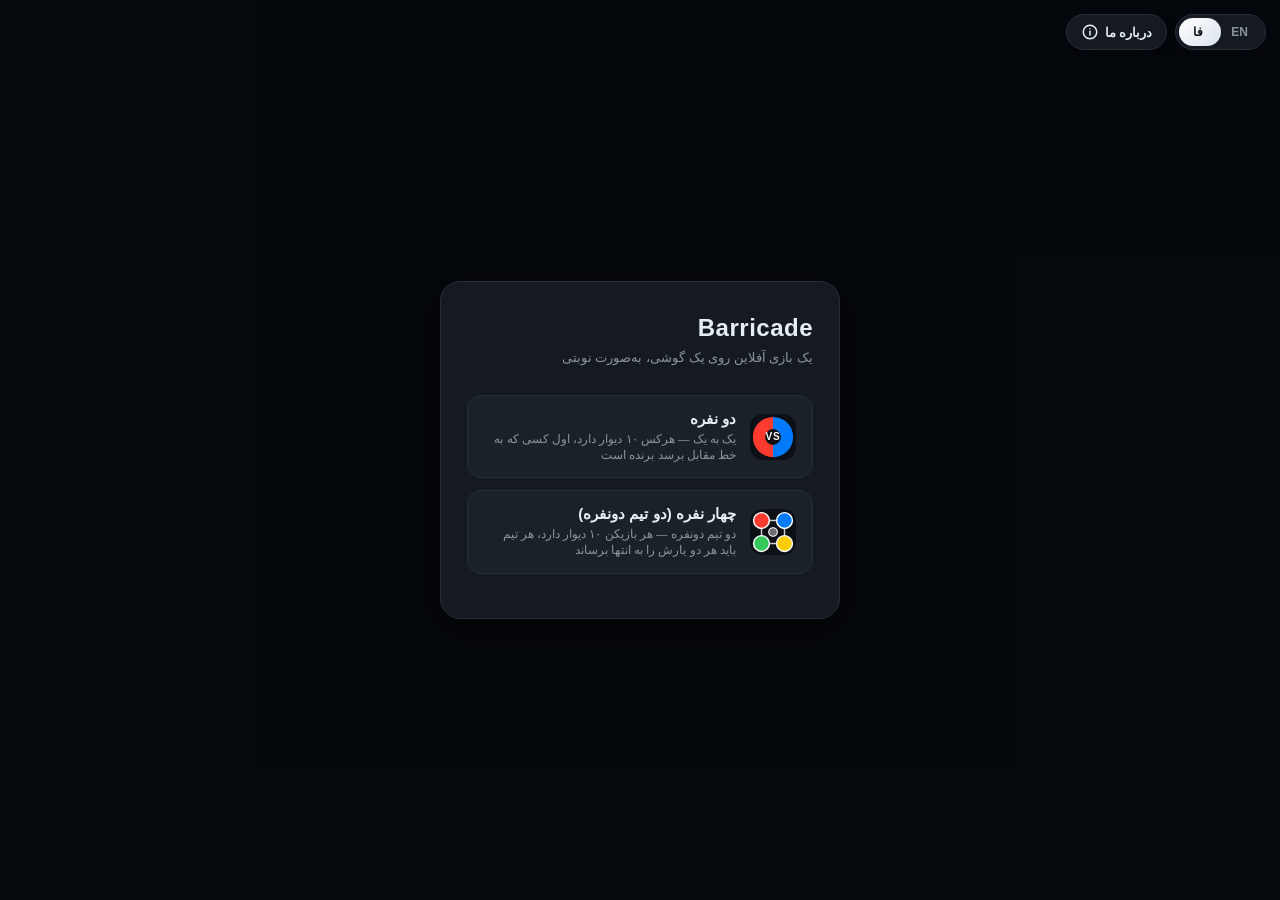
==== commit 1eccbd49: "Update index.html" ====
--- a/index.html
+++ b/index.html
@@ -1 +1,43 @@
-<!DOCTYPE html><html lang="en" dir="ltr"><head><meta charset="UTF-8"><meta name="viewport" content="width=device-width,initial-scale=1"><title id="page-title">Barricade - Dark Mode</title><link rel="stylesheet" href="style.css"></head><body><div id="top-controls"><button class="top-ctrl-btn" id="btn-about"><svg class="icon-svg" viewBox="0 0 24 24" fill="none" stroke="currentColor" stroke-width="2" stroke-linecap="round" stroke-linejoin="round"><circle cx="12" cy="12" r="9"/><line x1="12" y1="11" x2="12" y2="16"/><circle cx="12" cy="7.6" r="0.9" fill="currentColor" stroke="none"/></svg><span id="about-btn-label">About</span></button><div class="lang-switch" id="lang-switch"><button type="button" class="lang-opt" id="lang-opt-fa" data-lang="fa">فا</button><button type="button" class="lang-opt" id="lang-opt-en" data-lang="en">EN</button><span class="lang-slider" id="lang-slider"></span></div></div><div id="about-overlay"><div class="about-card"><h2 id="about-title">About Us</h2><p id="about-text">Barricade is an offline, pass-and-play strategy board game inspired by classic wall-blocking puzzle games.</p><div class="creator-box"><div class="label" id="about-creator-label">Created by</div><div class="creator-name" id="about-creator-name">Mohammad hossein shamsi</div></div><button class="about-close-btn" id="btn-about-close">Close</button></div></div><div id="toast-container"></div><div id="start-overlay"><div class="start-card" id="mode-select-view"><h1>Barricade</h1><p class="subtitle" id="start-subtitle">Offline pass-and-play — choose a mode</p><button class="mode-btn" id="btn-start-2p"><div class="mode-icon icon-2p"><span class="dot red"></span><span class="vs-mark">VS</span><span class="dot blue"></span></div><div class="mode-text"><div class="t" id="mode-2p-title">2 Player</div><div class="d" id="mode-2p-desc">1v1 — each player has 10 walls, first to reach the opposite side wins</div></div></button><button class="mode-btn" id="btn-start-4p"><div class="mode-icon icon-4p"><span class="dot red"></span><span class="dot blue"></span><span class="dot green"></span><span class="dot yellow"></span></div><div class="mode-text"><div class="t" id="mode-4p-title">4 Player (2v2 Teams)</div><div class="d" id="mode-4p-desc">Two teams of two — each player has 10 walls, get both teammates to the finish</div></div></button></div><div class="start-card" id="name-entry-view" style="display:none"><h1 id="name-entry-title">Enter Player Names</h1><div id="name-fields-2p" style="display:none"><div class="player-setup-card"><div class="name-input-row"><span class="avatar-preview shape-circle" id="avatar-preview-p1" style="background:#ff3b30"></span><input type="text" id="input-name-p1" maxlength="18" placeholder="Player 1 (Red)"></div><div class="customize-row"><div class="swatch-group" id="swatches-p1"></div><div class="shape-group" id="shapes-p1"></div></div></div><div class="player-setup-card"><div class="name-input-row"><span class="avatar-preview shape-circle" id="avatar-preview-p2" style="background:#007aff"></span><input type="text" id="input-name-p2" maxlength="18" placeholder="Player 2 (Blue)"></div><div class="customize-row"><div class="swatch-group" id="swatches-p2"></div><div class="shape-group" id="shapes-p2"></div></div></div></div><div id="name-fields-4p" style="display:none"><div class="player-setup-card"><div class="name-input-row"><span class="avatar-preview shape-circle" id="avatar-preview-red" style="background:#ff3b30"></span><input type="text" id="input-name-red" maxlength="18" placeholder="Red"></div><div class="customize-row"><div class="swatch-group" id="swatches-red"></div><div class="shape-group" id="shapes-red"></div></div></div><div class="player-setup-card"><div class="name-input-row"><span class="avatar-preview shape-circle" id="avatar-preview-blue" style="background:#007aff"></span><input type="text" id="input-name-blue" maxlength="18" placeholder="Blue"></div><div class="customize-row"><div class="swatch-group" id="swatches-blue"></div><div class="shape-group" id="shapes-blue"></div></div></div><div class="player-setup-card"><div class="name-input-row"><span class="avatar-preview shape-circle" id="avatar-preview-green" style="background:#34c759"></span><input type="text" id="input-name-green" maxlength="18" placeholder="Green"></div><div class="customize-row"><div class="swatch-group" id="swatches-green"></div><div class="shape-group" id="shapes-green"></div></div></div><div class="player-setup-card"><div class="name-input-row"><span class="avatar-preview shape-circle" id="avatar-preview-yellow" style="background:#ffcc00"></span><input type="text" id="input-name-yellow" maxlength="18" placeholder="Yellow"></div><div class="customize-row"><div class="swatch-group" id="swatches-yellow"></div><div class="shape-group" id="shapes-yellow"></div></div></div></div><div class="name-entry-actions"><button id="btn-name-back">Back</button><button id="btn-name-confirm">Start Game</button></div></div></div><div id="game-over-overlay"><div class="go-card"><div class="go-trophy"><svg viewBox="0 0 24 24" fill="none" stroke="currentColor" stroke-width="2" stroke-linecap="round" stroke-linejoin="round"><path d="M8 4h8v4a4 4 0 0 1-8 0V4z"/><path d="M8 5H5a3 3 0 0 0 3 3"/><path d="M16 5h3a3 3 0 0 1-3 3"/><line x1="12" y1="12" x2="12" y2="16"/><path d="M9 20h6"/><path d="M10 16h4l1 4H9l1-4z"/></svg></div><div class="go-label" id="go-winner-label">WINNER</div><div class="go-winner-name" id="go-winner-name">—</div><div class="go-vs-row"><div class="go-side go-winner-side"><div class="go-tag" id="go-tag-winner">Winner</div><div class="go-name" id="go-name-winner">—</div></div><div class="go-divider-x">/</div><div class="go-side go-loser-side"><div class="go-tag" id="go-tag-loser">Loser</div><div class="go-name" id="go-name-loser">—</div></div></div><div class="go-actions"><button id="btn-go-repeat" class="go-btn go-primary"><svg class="icon-svg" viewBox="0 0 24 24" fill="none" stroke="currentColor" stroke-width="2" stroke-linecap="round" stroke-linejoin="round"><path d="M4 12a8 8 0 0 1 14-5.3M20 3v5h-5"/><path d="M20 12a8 8 0 0 1-14 5.3M4 21v-5h5"/></svg><span id="lbl-go-repeat">Play Again</span></button><button id="btn-go-home" class="go-btn go-secondary"><svg class="icon-svg" viewBox="0 0 24 24" fill="none" stroke="currentColor" stroke-width="2" stroke-linecap="round" stroke-linejoin="round"><path d="M3 11l9-8 9 8"/><path d="M5 10v10h14V10"/><path d="M9 20v-6h6v6"/></svg><span id="lbl-go-home">Back to Home</span></button></div></div></div><div id="app"><div class="topbar" id="topbar"></div><div class="main-area"><div class="board-wrapper" id="board-wrapper"><canvas id="boardCanvas" width="473" height="473"></canvas><div class="wall-confirm-popup" id="wall-confirm-popup"><button class="wall-confirm-btn" id="wall-confirm-yes"><svg class="icon-svg" viewBox="0 0 24 24" fill="none" stroke="currentColor" stroke-width="3" stroke-linecap="round" stroke-linejoin="round"><polyline points="4 12 10 18 20 6"/></svg><span id="lbl-place-wall">Place Wall</span></button><button class="wall-cancel-btn" id="wall-confirm-no"><svg class="icon-svg" viewBox="0 0 24 24" fill="none" stroke="currentColor" stroke-width="3" stroke-linecap="round" stroke-linejoin="round"><line x1="5" y1="5" x2="19" y2="19"/><line x1="19" y1="5" x2="5" y2="19"/></svg></button></div></div><div class="controls"><button id="btn-move" class="control-btn active"><span class="icon-box"><svg class="icon-svg" viewBox="0 0 24 24"><circle cx="12" cy="12" r="7" fill="currentColor"/></svg></span><span id="lbl-move">Move</span></button><button id="btn-hwall" class="control-btn"><span class="icon-box"><svg class="icon-svg" viewBox="0 0 24 24" stroke="currentColor" stroke-width="3" stroke-linecap="round"><line x1="4" y1="12" x2="20" y2="12"/></svg></span><span id="lbl-hwall">Horizontal</span></button><button id="btn-vwall" class="control-btn"><span class="icon-box"><svg class="icon-svg" viewBox="0 0 24 24" stroke="currentColor" stroke-width="3" stroke-linecap="round"><line x1="12" y1="4" x2="12" y2="20"/></svg></span><span id="lbl-vwall">Vertical</span></button><button id="btn-undo" class="control-btn neutral"><span class="icon-box"><svg class="icon-svg" viewBox="0 0 24 24" fill="none" stroke="currentColor" stroke-width="2" stroke-linecap="round" stroke-linejoin="round"><path d="M9 14L4 9l5-5"/><path d="M4 9h11a5 5 0 0 1 0 10h-1"/></svg></span><span id="lbl-undo">Undo</span></button><button id="btn-repeat" class="control-btn neutral"><span class="icon-box"><svg class="icon-svg" viewBox="0 0 24 24" fill="none" stroke="currentColor" stroke-width="2" stroke-linecap="round" stroke-linejoin="round"><path d="M4 12a8 8 0 0 1 14-5.3M20 3v5h-5"/><path d="M20 12a8 8 0 0 1-14 5.3M4 21v-5h5"/></svg></span><span id="lbl-repeat">Repeat</span></button><button id="btn-resign" class="control-btn danger"><span class="icon-box"><svg class="icon-svg" viewBox="0 0 24 24" fill="none" stroke="currentColor" stroke-width="2" stroke-linecap="round" stroke-linejoin="round"><line x1="5" y1="21" x2="5" y2="3"/><path d="M5 4h13l-3 4 3 4H5"/></svg></span><span id="lbl-resign">Resign</span></button><button id="btn-home" class="control-btn neutral"><span class="icon-box"><svg class="icon-svg" viewBox="0 0 24 24" fill="none" stroke="currentColor" stroke-width="2" stroke-linecap="round" stroke-linejoin="round"><path d="M3 11l9-8 9 8"/><path d="M5 10v10h14V10"/><path d="M9 20v-6h6v6"/></svg></span><span id="lbl-home">Back to Home</span></button></div><div class="sidebar"><div class="side-box"><h3 id="lbl-move-history">MOVE HISTORY</h3><div id="history-list" class="history-list"><div style="color:#4a5568;font-size:12px;text-align:center;padding:20px 0" id="lbl-start-game">Start a game</div></div><div class="history-pagination"><span style="font-size:25px;padding-bottom:5px">‹</span><span>1 / 1</span><span style="font-size:25px;padding-bottom:5px">›</span></div></div><div class="side-box"><h3 id="lbl-game-info">GAME INFO</h3><div class="info-row"><span class="label" id="lbl-mode">Mode</span><span id="info-mode">—</span></div><div class="info-row"><span class="label" id="lbl-walls-left">Walls Left</span><span id="info-walls">—</span></div><div class="info-row"><span class="label" id="lbl-status">Status</span><span id="status-text">—</span></div></div></div></div><div class="bottom-info"><div class="info-block"><h4 id="lbl-objective">OBJECTIVE</h4><p id="info-objective">Reach the opposite side before the others.</p></div><div class="info-block"><h4 id="lbl-walls">WALLS</h4><p id="info-walls-text">• Tap a spot to select a wall, then confirm.<br>• 10 walls per player.</p></div><div class="info-block"><h4 id="lbl-rules">RULES</h4><p id="info-rules-text">• A wall can never fully block a path.<br>• Walls can't overlap or cross like a "+".</p></div></div></div><script src="script.js"></script></body></html>
+<!DOCTYPE html><html lang="en" dir="ltr"><head><meta charset="UTF-8"><meta name="viewport" content="width=device-width,initial-scale=1"><title id="page-title">Barricade - Dark Mode</title><link rel="stylesheet" href="style.css"></head><body><div id="top-controls"><button class="top-ctrl-btn" id="btn-about"><svg class="icon-svg" viewBox="0 0 24 24" fill="none" stroke="currentColor" stroke-width="2" stroke-linecap="round" stroke-linejoin="round"><circle cx="12" cy="12" r="9"/><line x1="12" y1="11" x2="12" y2="16"/><circle cx="12" cy="7.6" r="0.9" fill="currentColor" stroke="none"/></svg><span id="about-btn-label">About</span></button><div class="lang-switch" id="lang-switch"><button type="button" class="lang-opt" id="lang-opt-fa" data-lang="fa">فا</button><button type="button" class="lang-opt" id="lang-opt-en" data-lang="en">EN</button><span class="lang-slider" id="lang-slider"></span></div></div><div id="about-overlay"><div class="about-card"><h2 id="about-title">About Us</h2><p id="about-text">Barricade is an offline, pass-and-play strategy board game inspired by classic wall-blocking puzzle games.</p><div class="creator-box"><div class="label" id="about-creator-label">Created by</div><div class="creator-name" id="about-creator-name">Mohammad hossein shamsi</div></div><button class="about-close-btn" id="btn-about-close">Close</button></div></div><div id="toast-container"></div><div id="start-overlay"><div class="start-card" id="mode-select-view"><h1>Barricade</h1><p class="subtitle" id="start-subtitle">Offline pass-and-play — choose a mode</p>
+            
+            <!-- === دکمه دو نفره (تغییر شده) === -->
+            <button class="mode-btn" id="btn-start-2p">
+                <div class="mode-icon icon-2p">
+                    <svg class="icon-svg-mode" viewBox="0 0 64 64">
+                        <path d="M32 4 A28 28 0 0 0 4 32 A28 28 0 0 0 32 60 Z" fill="#ff3b30" />
+                        <path d="M32 4 A28 28 0 0 1 60 32 A28 28 0 0 1 32 60 Z" fill="#007aff" />
+                        <circle cx="32" cy="32" r="11" fill="#0c1015" />
+                        <text x="32" y="36" font-family="Arial, sans-serif" font-weight="900" font-size="14" fill="#fff" text-anchor="middle" letter-spacing="1">VS</text>
+                    </svg>
+                </div>
+                <div class="mode-text">
+                    <div class="t" id="mode-2p-title">2 Player</div>
+                    <div class="d" id="mode-2p-desc">1v1 — each player has 10 walls, first to reach the opposite side wins</div>
+                </div>
+            </button>
+
+            <!-- === دکمه چهار نفره (تغییر شده) === -->
+            <button class="mode-btn" id="btn-start-4p">
+                <div class="mode-icon icon-4p">
+                    <svg class="icon-svg-mode" viewBox="0 0 64 64">
+                        <!-- چهار بازیکن در چهار گوشه -->
+                        <circle cx="16" cy="16" r="11" fill="#ff3b30" stroke="#fff" stroke-width="2" />
+                        <circle cx="48" cy="16" r="11" fill="#007aff" stroke="#fff" stroke-width="2" />
+                        <circle cx="16" cy="48" r="11" fill="#34c759" stroke="#fff" stroke-width="2" />
+                        <circle cx="48" cy="48" r="11" fill="#ffcc00" stroke="#fff" stroke-width="2" />
+                        <!-- خطوط اتصال -->
+                        <line x1="27" y1="16" x2="37" y2="16" stroke="#ffffff" stroke-width="2" stroke-linecap="round" opacity="0.8"/>
+                        <line x1="27" y1="48" x2="37" y2="48" stroke="#ffffff" stroke-width="2" stroke-linecap="round" opacity="0.8"/>
+                        <line x1="16" y1="27" x2="16" y2="37" stroke="#ffffff" stroke-width="2" stroke-linecap="round" opacity="0.8"/>
+                        <line x1="48" y1="27" x2="48" y2="37" stroke="#ffffff" stroke-width="2" stroke-linecap="round" opacity="0.8"/>
+                        <!-- دایره مرکزی -->
+                        <circle cx="32" cy="32" r="6" fill="rgba(255,255,255,0.4)" stroke="#fff" stroke-width="1.5"/>
+                    </svg>
+                </div>
+                <div class="mode-text">
+                    <div class="t" id="mode-4p-title">4 Player (2v2 Teams)</div>
+                    <div class="d" id="mode-4p-desc">Two teams of two — each player has 10 walls, get both teammates to the finish</div>
+                </div>
+            </button>
+
+        </div><div class="start-card" id="name-entry-view" style="display:none"><h1 id="name-entry-title">Enter Player Names</h1><div id="name-fields-2p" style="display:none"><div class="player-setup-card"><div class="name-input-row"><span class="avatar-preview shape-circle" id="avatar-preview-p1" style="background:#ff3b30"></span><input type="text" id="input-name-p1" maxlength="18" placeholder="Player 1 (Red)"></div><div class="customize-row"><div class="swatch-group" id="swatches-p1"></div><div class="shape-group" id="shapes-p1"></div></div></div><div class="player-setup-card"><div class="name-input-row"><span class="avatar-preview shape-circle" id="avatar-preview-p2" style="background:#007aff"></span><input type="text" id="input-name-p2" maxlength="18" placeholder="Player 2 (Blue)"></div><div class="customize-row"><div class="swatch-group" id="swatches-p2"></div><div class="shape-group" id="shapes-p2"></div></div></div></div><div id="name-fields-4p" style="display:none"><div class="player-setup-card"><div class="name-input-row"><span class="avatar-preview shape-circle" id="avatar-preview-red" style="background:#ff3b30"></span><input type="text" id="input-name-red" maxlength="18" placeholder="Red"></div><div class="customize-row"><div class="swatch-group" id="swatches-red"></div><div class="shape-group" id="shapes-red"></div></div></div><div class="player-setup-card"><div class="name-input-row"><span class="avatar-preview shape-circle" id="avatar-preview-blue" style="background:#007aff"></span><input type="text" id="input-name-blue" maxlength="18" placeholder="Blue"></div><div class="customize-row"><div class="swatch-group" id="swatches-blue"></div><div class="shape-group" id="shapes-blue"></div></div></div><div class="player-setup-card"><div class="name-input-row"><span class="avatar-preview shape-circle" id="avatar-preview-green" style="background:#34c759"></span><input type="text" id="input-name-green" maxlength="18" placeholder="Green"></div><div class="customize-row"><div class="swatch-group" id="swatches-green"></div><div class="shape-group" id="shapes-green"></div></div></div><div class="player-setup-card"><div class="name-input-row"><span class="avatar-preview shape-circle" id="avatar-preview-yellow" style="background:#ffcc00"></span><input type="text" id="input-name-yellow" maxlength="18" placeholder="Yellow"></div><div class="customize-row"><div class="swatch-group" id="swatches-yellow"></div><div class="shape-group" id="shapes-yellow"></div></div></div></div><div class="name-entry-actions"><button id="btn-name-back">Back</button><button id="btn-name-confirm">Start Game</button></div></div></div><div id="game-over-overlay"><div class="go-card"><div class="go-trophy"><svg viewBox="0 0 24 24" fill="none" stroke="currentColor" stroke-width="2" stroke-linecap="round" stroke-linejoin="round"><path d="M8 4h8v4a4 4 0 0 1-8 0V4z"/><path d="M8 5H5a3 3 0 0 0 3 3"/><path d="M16 5h3a3 3 0 0 1-3 3"/><line x1="12" y1="12" x2="12" y2="16"/><path d="M9 20h6"/><path d="M10 16h4l1 4H9l1-4z"/></svg></div><div class="go-label" id="go-winner-label">WINNER</div><div class="go-winner-name" id="go-winner-name">—</div><div class="go-vs-row"><div class="go-side go-winner-side"><div class="go-tag" id="go-tag-winner">Winner</div><div class="go-name" id="go-name-winner">—</div></div><div class="go-divider-x">/</div><div class="go-side go-loser-side"><div class="go-tag" id="go-tag-loser">Loser</div><div class="go-name" id="go-name-loser">—</div></div></div><div class="go-actions"><button id="btn-go-repeat" class="go-btn go-primary"><svg class="icon-svg" viewBox="0 0 24 24" fill="none" stroke="currentColor" stroke-width="2" stroke-linecap="round" stroke-linejoin="round"><path d="M4 12a8 8 0 0 1 14-5.3M20 3v5h-5"/><path d="M20 12a8 8 0 0 1-14 5.3M4 21v-5h5"/></svg><span id="lbl-go-repeat">Play Again</span></button><button id="btn-go-home" class="go-btn go-secondary"><svg class="icon-svg" viewBox="0 0 24 24" fill="none" stroke="currentColor" stroke-width="2" stroke-linecap="round" stroke-linejoin="round"><path d="M3 11l9-8 9 8"/><path d="M5 10v10h14V10"/><path d="M9 20v-6h6v6"/></svg><span id="lbl-go-home">Back to Home</span></button></div></div></div><div id="app"><div class="topbar" id="topbar"></div><div class="main-area"><div class="board-wrapper" id="board-wrapper"><canvas id="boardCanvas" width="473" height="473"></canvas><div class="wall-confirm-popup" id="wall-confirm-popup"><button class="wall-confirm-btn" id="wall-confirm-yes"><svg class="icon-svg" viewBox="0 0 24 24" fill="none" stroke="currentColor" stroke-width="3" stroke-linecap="round" stroke-linejoin="round"><polyline points="4 12 10 18 20 6"/></svg><span id="lbl-place-wall">Place Wall</span></button><button class="wall-cancel-btn" id="wall-confirm-no"><svg class="icon-svg" viewBox="0 0 24 24" fill="none" stroke="currentColor" stroke-width="3" stroke-linecap="round" stroke-linejoin="round"><line x1="5" y1="5" x2="19" y2="19"/><line x1="19" y1="5" x2="5" y2="19"/></svg></button></div></div><div class="controls"><button id="btn-move" class="control-btn active"><span class="icon-box"><svg class="icon-svg" viewBox="0 0 24 24"><circle cx="12" cy="12" r="7" fill="currentColor"/></svg></span><span id="lbl-move">Move</span></button><button id="btn-hwall" class="control-btn"><span class="icon-box"><svg class="icon-svg" viewBox="0 0 24 24" stroke="currentColor" stroke-width="3" stroke-linecap="round"><line x1="4" y1="12" x2="20" y2="12"/></svg></span><span id="lbl-hwall">Horizontal</span></button><button id="btn-vwall" class="control-btn"><span class="icon-box"><svg class="icon-svg" viewBox="0 0 24 24" stroke="currentColor" stroke-width="3" stroke-linecap="round"><line x1="12" y1="4" x2="12" y2="20"/></svg></span><span id="lbl-vwall">Vertical</span></button><button id="btn-undo" class="control-btn neutral"><span class="icon-box"><svg class="icon-svg" viewBox="0 0 24 24" fill="none" stroke="currentColor" stroke-width="2" stroke-linecap="round" stroke-linejoin="round"><path d="M9 14L4 9l5-5"/><path d="M4 9h11a5 5 0 0 1 0 10h-1"/></svg></span><span id="lbl-undo">Undo</span></button><button id="btn-repeat" class="control-btn neutral"><span class="icon-box"><svg class="icon-svg" viewBox="0 0 24 24" fill="none" stroke="currentColor" stroke-width="2" stroke-linecap="round" stroke-linejoin="round"><path d="M4 12a8 8 0 0 1 14-5.3M20 3v5h-5"/><path d="M20 12a8 8 0 0 1-14 5.3M4 21v-5h5"/></svg></span><span id="lbl-repeat">Repeat</span></button><button id="btn-resign" class="control-btn danger"><span class="icon-box"><svg class="icon-svg" viewBox="0 0 24 24" fill="none" stroke="currentColor" stroke-width="2" stroke-linecap="round" stroke-linejoin="round"><line x1="5" y1="21" x2="5" y2="3"/><path d="M5 4h13l-3 4 3 4H5"/></svg></span><span id="lbl-resign">Resign</span></button><button id="btn-home" class="control-btn neutral"><span class="icon-box"><svg class="icon-svg" viewBox="0 0 24 24" fill="none" stroke="currentColor" stroke-width="2" stroke-linecap="round" stroke-linejoin="round"><path d="M3 11l9-8 9 8"/><path d="M5 10v10h14V10"/><path d="M9 20v-6h6v6"/></svg></span><span id="lbl-home">Back to Home</span></button></div><div class="sidebar"><div class="side-box"><h3 id="lbl-move-history">MOVE HISTORY</h3><div id="history-list" class="history-list"><div style="color:#4a5568;font-size:12px;text-align:center;padding:20px 0" id="lbl-start-game">Start a game</div></div><div class="history-pagination"><span style="font-size:25px;padding-bottom:5px">‹</span><span>1 / 1</span><span style="font-size:25px;padding-bottom:5px">›</span></div></div><div class="side-box"><h3 id="lbl-game-info">GAME INFO</h3><div class="info-row"><span class="label" id="lbl-mode">Mode</span><span id="info-mode">—</span></div><div class="info-row"><span class="label" id="lbl-walls-left">Walls Left</span><span id="info-walls">—</span></div><div class="info-row"><span class="label" id="lbl-status">Status</span><span id="status-text">—</span></div></div></div></div><div class="bottom-info"><div class="info-block"><h4 id="lbl-objective">OBJECTIVE</h4><p id="info-objective">Reach the opposite side before the others.</p></div><div class="info-block"><h4 id="lbl-walls">WALLS</h4><p id="info-walls-text">• Tap a spot to select a wall, then confirm.<br>• 10 walls per player.</p></div><div class="info-block"><h4 id="lbl-rules">RULES</h4><p id="info-rules-text">• A wall can never fully block a path.<br>• Walls can't overlap or cross like a "+".</p></div></div></div><script src="script.js"></script></body></html>
--- a/style.css
+++ b/style.css
@@ -1 +1,39 @@
-:root{--bg-color:#0c1015;--card-bg:#151a22;--border-color:#252e39;--text-main:#e6edf3;--text-muted:#8b949e;--red-color:#ff3b30;--blue-color:#007aff;--green-color:#34c759;--yellow-color:#ffcc00;--wall-color:#acb8c8;--board-bg:#1b2129;--grid-color:#282f3a}*{box-sizing:border-box}body{background-color:var(--bg-color);color:var(--text-main);font-family:-apple-system,BlinkMacSystemFont,"Segoe UI",Roboto,Helvetica,Arial,sans-serif;display:flex;justify-content:center;margin:0;padding:66px 20px 20px;min-height:100vh;user-select:none}#app{width:100%;max-width:1100px;display:none;flex-direction:column;gap:16px}#app.visible{display:flex}#start-overlay{position:fixed;inset:0;background:rgb(5 8 12 / .94);display:flex;align-items:center;justify-content:center;z-index:200;padding:20px}.start-card{background:var(--card-bg);border:1px solid var(--border-color);border-radius:20px;padding:32px 26px;max-width:400px;width:100%;text-align:center;box-shadow:0 10px 40px rgb(0 0 0 / .6);animation:startPop 0.35s ease}@keyframes startPop{from{opacity:0;transform:translateY(10px) scale(.97)}to{opacity:1;transform:translateY(0) scale(1)}}.start-card h1{margin:0 0 6px;font-size:24px;letter-spacing:.5px}.start-card .subtitle{color:var(--text-muted);font-size:13px;margin:0 0 26px;line-height:1.6}.mode-btn{width:100%;display:flex;align-items:center;gap:14px;background:#1b2129;border:1px solid var(--border-color);border-radius:14px;padding:14px 16px;margin-bottom:12px;cursor:pointer;transition:all 0.25s ease;color:var(--text-main);text-align:left;font-family:inherit}.mode-btn:hover{border-color:#4a5a6b;background:#20272f;transform:translateY(-2px)}.mode-btn:active{transform:translateY(0) scale(.98)}.mode-btn .mode-icon{font-size:22px;width:46px;height:46px;border-radius:12px;display:flex;align-items:center;justify-content:center;background:#0c1015;flex-shrink:0}.mode-btn .mode-text .t{font-weight:700;font-size:15px}.mode-btn .mode-text .d{font-size:11.5px;color:var(--text-muted);margin-top:3px;line-height:1.4}.topbar{display:flex;flex-wrap:wrap;justify-content:space-between;align-items:center;gap:10px;background:var(--card-bg);border:1px solid var(--border-color);border-radius:16px;padding:12px 20px}.topbar.mode-2p{display:grid;grid-template-columns:minmax(0,1fr) auto minmax(0,1fr);flex-wrap:nowrap;gap:6px}.topbar.mode-2p .player-card{min-width:0}.topbar.mode-2p .player-card:first-child{justify-self:start}.topbar.mode-2p .player-card:last-child{justify-self:end}.topbar.mode-2p .player-info{min-width:0}.topbar.mode-2p .player-info .name{overflow:hidden;text-overflow:ellipsis;white-space:nowrap}.player-card{display:flex;align-items:center;gap:12px;position:relative;padding:5px 10px;border-radius:10px;transition:all 0.3s ease;opacity:.5;min-width:130px}.player-card.active{opacity:1;background:#1d2530;border-color:var(--border-color)}.player-card.finished{opacity:.85}.player-card.finished .name::after{content:'';display:inline-block;width:12px;height:12px;margin-inline-start:4px;vertical-align:middle;background-image:url("data:image/svg+xml,%3Csvg xmlns='http://www.w3.org/2000/svg' viewBox='0 0 24 24' fill='none' stroke='%232ecc71' stroke-width='3.5' stroke-linecap='round' stroke-linejoin='round'%3E%3Cpolyline points='4 12 10 18 20 6'/%3E%3C/svg%3E");background-size:contain;background-repeat:no-repeat}.avatar{width:28px;height:28px;border-radius:50%;flex-shrink:0;box-shadow:0 0 12px rgb(255 255 255 / .1)}.avatar.red{background:var(--red-color)}.avatar.blue{background:var(--blue-color)}.avatar.green{background:var(--green-color)}.avatar.yellow{background:var(--yellow-color)}.avatar.small{width:16px;height:16px}.player-info .name{font-size:14px;font-weight:600}.player-info .team-label{font-size:9.5px;color:var(--text-muted);margin-top:1px;letter-spacing:.5px}.player-info .score{font-size:12px;color:var(--text-muted);margin-top:2px;display:flex;align-items:center;gap:5px}.score-bar{width:100%;height:4px;background:#252e39;border-radius:4px;margin-top:4px;overflow:hidden}.score-bar .fill{height:100%;border-radius:4px;transition:width 0.5s ease}.fill.red{background:var(--red-color)}.fill.blue{background:var(--blue-color)}.fill.green{background:var(--green-color)}.fill.yellow{background:var(--yellow-color)}.bet-box{text-align:center;background:#0c1015;padding:4px 25px;border-radius:12px;border:1px solid #252e39}.bet-box .label{font-size:10px;color:var(--text-muted);letter-spacing:1px}.bet-box .amount{font-size:15px;font-weight:700;color:#facc15;display:flex;align-items:center;justify-content:center;gap:5px;margin-top:2px}.main-area{display:flex;flex-wrap:wrap;gap:16px}.board-wrapper{position:relative;flex:1;min-width:350px;background:var(--board-bg);border:1px solid var(--border-color);border-radius:16px;padding:16px;display:flex;justify-content:center;align-items:center;box-shadow:0 4px 20px rgb(0 0 0 / .5)}.board-wrapper::before,.board-wrapper::after{content:'';position:absolute;top:10%;bottom:10%;width:4px;background:#282f3a;border-radius:4px}.board-wrapper::before{left:15px}.board-wrapper::after{right:15px}canvas{width:100%;height:auto;aspect-ratio:1/1;border-radius:12px;touch-action:none;background:var(--board-bg);max-width:550px;box-shadow:inset 0 0 30px rgb(0 0 0 / .5)}.wall-confirm-popup{position:absolute;display:flex;gap:6px;transform:translate(-50%,-140%) scale(.85);opacity:0;pointer-events:none;transition:opacity 0.18s ease,transform 0.18s ease;z-index:20;white-space:nowrap}.wall-confirm-popup.visible{opacity:1;pointer-events:auto;transform:translate(-50%,-140%) scale(1)}.wall-confirm-btn,.wall-cancel-btn{border:none;border-radius:20px;padding:9px 16px;font-size:13px;font-weight:700;cursor:pointer;display:flex;align-items:center;gap:5px;box-shadow:0 4px 14px rgb(0 0 0 / .45);transition:all 0.2s ease;font-family:inherit}.wall-confirm-btn{background:linear-gradient(135deg,#2ecc71,#27ae60);color:#fff;animation:confirmPulse 1.6s infinite ease-in-out}.wall-confirm-btn:hover{transform:scale(1.08);box-shadow:0 6px 20px rgb(46 204 113 / .55)}.wall-confirm-btn:active{transform:scale(.96)}@keyframes confirmPulse{0%,100%{box-shadow:0 4px 14px rgb(46 204 113 / .3)}50%{box-shadow:0 4px 20px rgb(46 204 113 / .65)}}.wall-cancel-btn{background:#252e39;color:#c0c9d6;padding:9px 12px}.wall-cancel-btn:hover{background:#3a4552;color:#fff}.wall-cancel-btn:active{transform:scale(.94)}.controls{width:100%;display:flex;gap:12px;margin-top:0;flex-wrap:wrap}.control-btn{flex:1;min-width:80px;background:var(--card-bg);border:1px solid var(--border-color);border-radius:12px;padding:16px;display:flex;flex-direction:column;align-items:center;gap:8px;color:var(--text-muted);cursor:pointer;transition:all 0.3s ease;font-family:inherit;font-size:14px}.control-btn:hover{background:#1d2530;border-color:#2d3642}.control-btn.active{background:#1d2530;border-color:#4a5a6b;color:#fff}.control-btn:disabled{opacity:.4;cursor:not-allowed}.control-btn:disabled:hover{background:var(--card-bg);border-color:var(--border-color)}.control-btn .icon-box{font-size:18px;background:#0c1015;padding:4px 20px;border-radius:6px;display:flex;align-items:center;justify-content:center}.icon-svg{width:18px;height:18px;flex-shrink:0;display:inline-block;vertical-align:middle}.icon-svg.sm{width:14px;height:14px}.icon-svg.lg{width:26px;height:26px}.control-btn.danger{background:#8b2020;border-color:#8b2020;color:#fff}.control-btn.danger:hover{background:#a82525}.control-btn.danger .icon-box{background:#6b1717}.control-btn.neutral{color:#c0c9d6}.control-btn.neutral .icon-box{color:#c0c9d6}.sidebar{width:100%;flex-shrink:0;display:flex;flex-direction:column;gap:12px}.side-box{background:var(--card-bg);border:1px solid var(--border-color);border-radius:12px;padding:12px 16px}.side-box h3{font-size:10px;color:var(--text-muted);text-transform:uppercase;letter-spacing:1px;margin:0 0 10px 0;border-bottom:1px solid var(--border-color);padding-bottom:8px}.history-list{max-height:200px;overflow-y:auto;display:flex;flex-direction:column;gap:2px;padding-right:4px}.history-item{display:flex;align-items:center;gap:10px;font-family:monospace;font-size:12px;padding:3px 4px;border-radius:4px;transition:all 0.2s}.history-item:hover{background:#1d2530}.history-item .num{color:#4a5568;width:20px;text-align:right}.history-item .action-text{color:#fff}.symbol-container{display:flex;justify-content:center;align-items:center;width:16px;height:16px}.symbol-line{width:12px;height:2px;border-radius:2px;background:#fff}.symbol-line.vertical{width:2px;height:12px}.symbol-line.red{background:var(--red-color)}.symbol-line.blue{background:var(--blue-color)}.symbol-line.green{background:var(--green-color)}.symbol-line.yellow{background:var(--yellow-color)}.symbol-circle{width:10px;height:10px;border-radius:50%;background:#fff}.symbol-circle.red{background:var(--red-color)}.symbol-circle.blue{background:var(--blue-color)}.symbol-circle.green{background:var(--green-color)}.symbol-circle.yellow{background:var(--yellow-color)}.history-pagination{display:flex;justify-content:center;align-items:center;gap:10px;margin-top:8px;color:var(--text-muted);font-size:12px;border-top:1px solid var(--border-color);padding-top:6px}.history-pagination span{cursor:pointer}.info-row{display:flex;justify-content:space-between;padding:4px 0;font-size:12px}.info-row .label{color:var(--text-muted)}.text-red{color:var(--red-color)}.text-blue{color:var(--blue-color)}.text-green{color:var(--green-color)}.text-yellow{color:var(--yellow-color)}.bottom-info{display:grid;grid-template-columns:repeat(3,1fr);gap:16px;background:var(--card-bg);border:1px solid var(--border-color);border-radius:16px;padding:16px 20px}.info-block h4{font-size:10px;color:var(--text-muted);text-transform:uppercase;margin:0 0 8px 0;letter-spacing:1px}.info-block p{font-size:12px;line-height:1.5;color:#c0c9d6;margin:0;display:flex;align-items:center;gap:8px}@media (max-width:1000px){.board-wrapper{width:100%;flex:none;order:1}.controls{width:100%;order:2;flex-wrap:wrap;margin-top:0}.sidebar{width:100%;order:3}.bottom-info{order:4;grid-template-columns:1fr}.control-btn{min-width:80px;flex:1}}@media (max-width:480px){.player-card{min-width:44%}.topbar{padding:10px 12px;gap:6px}.topbar.mode-2p{gap:4px}.topbar.mode-2p .player-card{gap:8px;padding:4px 2px}.topbar.mode-2p .avatar{width:24px;height:24px}.topbar.mode-2p .player-info .name{font-size:12.5px}.topbar.mode-2p .player-info .team-label{font-size:8.5px}.topbar.mode-2p .player-info .score{font-size:10.5px}.bet-box{padding:4px 10px}.bet-box .label{font-size:8.5px;letter-spacing:.5px}.bet-box .amount{font-size:12.5px;gap:3px}}@media (max-width:360px){.topbar.mode-2p .avatar{width:20px;height:20px}.topbar.mode-2p .player-info .name{font-size:11.5px}.bet-box{padding:3px 7px}}#top-controls{position:fixed;top:14px;right:14px;z-index:250;display:flex;gap:8px}.top-ctrl-btn{background:var(--card-bg);border:1px solid var(--border-color);color:var(--text-main);border-radius:20px;padding:8px 14px;font-size:12.5px;font-weight:700;cursor:pointer;display:flex;align-items:center;gap:6px;box-shadow:0 4px 14px rgb(0 0 0 / .35);font-family:inherit;transition:all 0.2s ease}.top-ctrl-btn:hover{border-color:#4a5a6b;background:#20272f;transform:translateY(-1px)}.top-ctrl-btn:active{transform:translateY(0) scale(.96)}#app,#start-overlay{direction:ltr}html[dir="rtl"] #app,html[dir="rtl"] #start-overlay{text-align:left}html[dir="rtl"] .start-card,html[dir="rtl"] .mode-text,html[dir="rtl"] .side-box,html[dir="rtl"] .info-block,html[dir="rtl"] #about-modal .about-card{direction:rtl;text-align:right}html[dir="rtl"] .go-card{direction:rtl}html[dir="rtl"] .mode-btn{text-align:right}#about-overlay{position:fixed;inset:0;background:rgb(5 8 12 / .85);display:none;align-items:center;justify-content:center;z-index:300;padding:20px}#about-overlay.visible{display:flex}.about-card{background:var(--card-bg);border:1px solid var(--border-color);border-radius:20px;padding:30px 26px;max-width:380px;width:100%;text-align:center;box-shadow:0 10px 40px rgb(0 0 0 / .6);animation:startPop 0.35s ease}.about-card h2{margin:0 0 14px;font-size:20px}.about-card p{color:var(--text-muted);font-size:13.5px;line-height:1.7;margin:0 0 18px}.about-card .creator-box{background:#0c1015;border:1px solid var(--border-color);border-radius:14px;padding:14px 16px;margin-bottom:18px}.about-card .creator-box .label{font-size:10px;color:var(--text-muted);text-transform:uppercase;letter-spacing:1px;margin-bottom:6px}.about-card .creator-box .creator-name{font-size:16px;font-weight:700;color:#facc15}.about-close-btn{width:100%;background:#1b2129;border:1px solid var(--border-color);border-radius:12px;padding:12px;color:var(--text-main);font-weight:700;cursor:pointer;font-family:inherit;font-size:14px;transition:all 0.2s ease}.about-close-btn:hover{background:#20272f;border-color:#4a5a6b}#game-over-overlay{position:fixed;inset:0;background:rgb(5 8 12 / .9);display:none;align-items:center;justify-content:center;z-index:320;padding:20px}#game-over-overlay.visible{display:flex}.go-card{background:var(--card-bg);border:1px solid var(--border-color);border-radius:20px;padding:30px 26px;max-width:380px;width:100%;text-align:center;box-shadow:0 10px 40px rgb(0 0 0 / .6);animation:startPop 0.35s ease}.go-trophy{width:56px;height:56px;margin:0 auto 14px;border-radius:50%;background:linear-gradient(135deg,#facc15,#d4a10a);display:flex;align-items:center;justify-content:center;box-shadow:0 6px 22px rgb(250 204 21 / .4)}.go-trophy svg{width:30px;height:30px;color:#0c1015}.go-label{font-size:11px;letter-spacing:1.5px;color:var(--text-muted);text-transform:uppercase;margin-bottom:6px}.go-winner-name{font-size:24px;font-weight:800;margin-bottom:20px}.go-winner-name.red{color:var(--red-color)}.go-winner-name.blue{color:var(--blue-color)}.go-winner-name.green{color:var(--green-color)}.go-winner-name.yellow{color:var(--yellow-color)}.go-vs-row{display:flex;align-items:center;justify-content:space-between;background:#0c1015;border:1px solid var(--border-color);border-radius:14px;padding:12px 16px;margin-bottom:22px}.go-side{display:flex;flex-direction:column;align-items:center;gap:6px;flex:1;min-width:0}.go-side .go-tag{font-size:9.5px;letter-spacing:1px;text-transform:uppercase;color:var(--text-muted)}.go-side .go-name{font-size:13px;font-weight:700;max-width:100%;overflow:hidden;text-overflow:ellipsis;white-space:nowrap}.go-side.go-winner-side .go-tag{color:#2ecc71}.go-side.go-loser-side .go-tag{color:#ff6b6b}.go-divider-x{color:var(--text-muted);font-size:12px;padding:0 10px;flex-shrink:0}.go-actions{display:flex;flex-direction:column;gap:10px}.go-btn{width:100%;display:flex;align-items:center;justify-content:center;gap:8px;border-radius:12px;padding:13px;font-weight:700;font-size:14px;cursor:pointer;font-family:inherit;border:1px solid var(--border-color);transition:all 0.2s ease}.go-btn.go-primary{background:linear-gradient(135deg,#2ecc71,#27ae60);color:#fff;border:none}.go-btn.go-primary:hover{transform:translateY(-1px);box-shadow:0 6px 20px rgb(46 204 113 / .4)}.go-btn.go-secondary{background:#1b2129;color:var(--text-main)}.go-btn.go-secondary:hover{background:#20272f}#toast-container{position:fixed;top:66px;left:50%;transform:translateX(-50%);z-index:400;display:flex;flex-direction:column;gap:8px;align-items:center;pointer-events:none;width:100%;max-width:92vw}.toast{background:#1b2129;border:1px solid var(--border-color);border-left:4px solid var(--red-color);color:var(--text-main);padding:10px 16px;border-radius:10px;font-size:13px;font-weight:600;box-shadow:0 8px 24px rgb(0 0 0 / .5);opacity:0;transform:translateY(-10px);transition:opacity 0.25s ease,transform 0.25s ease;text-align:center;max-width:100%}.toast.show{opacity:1;transform:translateY(0)}html[dir="rtl"] .toast{direction:rtl}.name-input-row{display:flex;align-items:center;gap:10px;margin-bottom:10px}.name-input-row input{flex:1;background:#0c1015;border:1px solid var(--border-color);border-radius:10px;padding:10px 12px;color:var(--text-main);font-family:inherit;font-size:14px;min-width:0}.name-input-row input:focus{outline:none;border-color:#4a5a6b}.name-entry-actions{display:flex;gap:10px;margin-top:18px}.name-entry-actions button{flex:1;border-radius:12px;padding:12px;font-weight:700;font-size:14px;cursor:pointer;font-family:inherit;border:1px solid var(--border-color);transition:all 0.2s ease}#btn-name-back{background:#1b2129;color:var(--text-main)}#btn-name-back:hover{background:#20272f}#btn-name-confirm{background:linear-gradient(135deg,#2ecc71,#27ae60);color:#fff;border:none}#btn-name-confirm:hover{transform:translateY(-1px);box-shadow:0 6px 20px rgb(46 204 113 / .4)}#name-entry-view h1{margin:0 0 18px;font-size:20px;text-align:center}+:root{--bg-color:#0c1015;--card-bg:#151a22;--border-color:#252e39;--text-main:#e6edf3;--text-muted:#8b949e;--red-color:#ff3b30;--blue-color:#007aff;--green-color:#34c759;--yellow-color:#ffcc00;--wall-color:#acb8c8;--board-bg:#1b2129;--grid-color:#282f3a}*{box-sizing:border-box}body{background-color:var(--bg-color);color:var(--text-main);font-family:-apple-system,BlinkMacSystemFont,"Segoe UI",Roboto,Helvetica,Arial,sans-serif;display:flex;justify-content:center;margin:0;padding:66px 20px 20px;min-height:100vh;user-select:none}#app{width:100%;max-width:1100px;display:none;flex-direction:column;gap:16px}#app.visible{display:flex}#start-overlay{position:fixed;inset:0;background:rgb(5 8 12 / .94);display:flex;align-items:center;justify-content:center;z-index:200;padding:20px}.start-card{background:var(--card-bg);border:1px solid var(--border-color);border-radius:20px;padding:32px 26px;max-width:400px;width:100%;text-align:center;box-shadow:0 10px 40px rgb(0 0 0 / .6);animation:startPop 0.35s ease}@keyframes startPop{from{opacity:0;transform:translateY(10px) scale(.97)}to{opacity:1;transform:translateY(0) scale(1)}}.start-card h1{margin:0 0 6px;font-size:24px;letter-spacing:.5px}.start-card .subtitle{color:var(--text-muted);font-size:13px;margin:0 0 26px;line-height:1.6}.mode-btn{width:100%;display:flex;align-items:center;gap:14px;background:#1b2129;border:1px solid var(--border-color);border-radius:14px;padding:14px 16px;margin-bottom:12px;cursor:pointer;transition:all 0.25s ease;color:var(--text-main);text-align:left;font-family:inherit}.mode-btn:hover{border-color:#4a5a6b;background:#20272f;transform:translateY(-2px)}.mode-btn:active{transform:translateY(0) scale(.98)}.mode-btn .mode-icon{font-size:22px;width:46px;height:46px;border-radius:12px;display:flex;align-items:center;justify-content:center;background:#0c1015;flex-shrink:0;overflow:hidden}.mode-btn .mode-text .t{font-weight:700;font-size:15px}.mode-btn .mode-text .d{font-size:11.5px;color:var(--text-muted);margin-top:3px;line-height:1.4}
+
+/* --- استایل جدید برای آیکون‌های SVG --- */
+.mode-icon .icon-svg-mode {
+    width: 100%;
+    height: 100%;
+    display: block;
+    border-radius: 12px;
+    background: #0c1015; /* پس‌زمینه یکپارچه برای هماهنگی */
+}
+.mode-icon.icon-2p {
+    background: transparent !important;
+    box-shadow: inset 0 0 20px rgba(255,59,48,0.15), inset 0 0 20px rgba(0,122,255,0.15) !important;
+    gap: 0 !important;
+    padding: 0 !important;
+}
+.mode-icon.icon-4p {
+    background: transparent !important;
+    box-shadow: inset 0 0 20px rgba(255,255,255,0.08) !important;
+    gap: 0 !important;
+    padding: 0 !important;
+    display: flex !important;
+    grid-template-columns: none !important;
+    grid-template-rows: none !important;
+}
+/* حذف پس‌زمینه‌های قدیمی */
+.mode-icon.icon-2p::after,
+.mode-icon.icon-4p::before {
+    display: none !important;
+}
+
+.topbar{display:flex;flex-wrap:wrap;justify-content:space-between;align-items:center;gap:10px;background:var(--card-bg);border:1px solid var(--border-color);border-radius:16px;padding:12px 20px}.topbar.mode-2p{display:grid;grid-template-columns:minmax(0,1fr) auto minmax(0,1fr);flex-wrap:nowrap;gap:6px}.topbar.mode-2p .player-card{min-width:0}.topbar.mode-2p .player-card:first-child{justify-self:start}.topbar.mode-2p .player-card:last-child{justify-self:end}.topbar.mode-2p .player-info{min-width:0}.topbar.mode-2p .player-info .name{overflow:hidden;text-overflow:ellipsis;white-space:nowrap}.player-card{display:flex;align-items:center;gap:12px;position:relative;padding:5px 10px;border-radius:10px;transition:all 0.3s ease;opacity:.5;min-width:130px}.player-card.active{opacity:1;background:#1d2530;border-color:var(--border-color)}.player-card.finished{opacity:.85}.player-card.finished .name::after{content:'';display:inline-block;width:12px;height:12px;margin-inline-start:4px;vertical-align:middle;background-image:url("data:image/svg+xml,%3Csvg xmlns='http://www.w3.org/2000/svg' viewBox='0 0 24 24' fill='none' stroke='%232ecc71' stroke-width='3.5' stroke-linecap='round' stroke-linejoin='round'%3E%3Cpolyline points='4 12 10 18 20 6'/%3E%3C/svg%3E");background-size:contain;background-repeat:no-repeat}.avatar{width:28px;height:28px;border-radius:50%;flex-shrink:0;box-shadow:0 0 12px rgb(255 255 255 / .1)}.avatar.red{background:var(--red-color)}.avatar.blue{background:var(--blue-color)}.avatar.green{background:var(--green-color)}.avatar.yellow{background:var(--yellow-color)}.avatar.small{width:16px;height:16px}.player-info .name{font-size:14px;font-weight:600}.player-info .team-label{font-size:9.5px;color:var(--text-muted);margin-top:1px;letter-spacing:.5px}.player-info .score{font-size:12px;color:var(--text-muted);margin-top:2px;display:flex;align-items:center;gap:5px}.score-bar{width:100%;height:4px;background:#252e39;border-radius:4px;margin-top:4px;overflow:hidden}.score-bar .fill{height:100%;border-radius:4px;transition:width 0.5s ease}.fill.red{background:var(--red-color)}.fill.blue{background:var(--blue-color)}.fill.green{background:var(--green-color)}.fill.yellow{background:var(--yellow-color)}.bet-box{text-align:center;background:#0c1015;padding:4px 25px;border-radius:12px;border:1px solid #252e39}.bet-box .label{font-size:10px;color:var(--text-muted);letter-spacing:1px}.bet-box .amount{font-size:15px;font-weight:700;color:#facc15;display:flex;align-items:center;justify-content:center;gap:5px;margin-top:2px}.main-area{display:flex;flex-wrap:wrap;gap:16px}.board-wrapper{position:relative;flex:1;min-width:350px;background:var(--board-bg);border:1px solid var(--border-color);border-radius:16px;padding:16px;display:flex;justify-content:center;align-items:center;box-shadow:0 4px 20px rgb(0 0 0 / .5)}.board-wrapper::before,.board-wrapper::after{content:'';position:absolute;top:10%;bottom:10%;width:4px;background:#282f3a;border-radius:4px}.board-wrapper::before{left:15px}.board-wrapper::after{right:15px}canvas{width:100%;height:auto;aspect-ratio:1/1;border-radius:12px;touch-action:none;background:var(--board-bg);max-width:550px;box-shadow:inset 0 0 30px rgb(0 0 0 / .5)}.wall-confirm-popup{position:absolute;display:flex;gap:6px;transform:translate(-50%,-140%) scale(.85);opacity:0;pointer-events:none;transition:opacity 0.18s ease,transform 0.18s ease;z-index:20;white-space:nowrap}.wall-confirm-popup.visible{opacity:1;pointer-events:auto;transform:translate(-50%,-140%) scale(1)}.wall-confirm-btn,.wall-cancel-btn{border:none;border-radius:20px;padding:9px 16px;font-size:13px;font-weight:700;cursor:pointer;display:flex;align-items:center;gap:5px;box-shadow:0 4px 14px rgb(0 0 0 / .45);transition:all 0.2s ease;font-family:inherit}.wall-confirm-btn{background:linear-gradient(135deg,#2ecc71,#27ae60);color:#fff;animation:confirmPulse 1.6s infinite ease-in-out}.wall-confirm-btn:hover{transform:scale(1.08);box-shadow:0 6px 20px rgb(46 204 113 / .55)}.wall-confirm-btn:active{transform:scale(.96)}@keyframes confirmPulse{0%,100%{box-shadow:0 4px 14px rgb(46 204 113 / .3)}50%{box-shadow:0 4px 20px rgb(46 204 113 / .65)}}.wall-cancel-btn{background:#252e39;color:#c0c9d6;padding:9px 12px}.wall-cancel-btn:hover{background:#3a4552;color:#fff}.wall-cancel-btn:active{transform:scale(.94)}.controls{width:100%;display:flex;gap:12px;margin-top:0;flex-wrap:wrap}.control-btn{flex:1;min-width:80px;background:var(--card-bg);border:1px solid var(--border-color);border-radius:12px;padding:16px;display:flex;flex-direction:column;align-items:center;gap:8px;color:var(--text-muted);cursor:pointer;transition:all 0.3s ease;font-family:inherit;font-size:14px}.control-btn:hover{background:#1d2530;border-color:#2d3642}.control-btn.active{background:#1d2530;border-color:#4a5a6b;color:#fff}.control-btn:disabled{opacity:.4;cursor:not-allowed}.control-btn:disabled:hover{background:var(--card-bg);border-color:var(--border-color)}.control-btn .icon-box{font-size:18px;background:#0c1015;padding:4px 20px;border-radius:6px;display:flex;align-items:center;justify-content:center}.icon-svg{width:18px;height:18px;flex-shrink:0;display:inline-block;vertical-align:middle}.icon-svg.sm{width:14px;height:14px}.icon-svg.lg{width:26px;height:26px}.control-btn.danger{background:#8b2020;border-color:#8b2020;color:#fff}.control-btn.danger:hover{background:#a82525}.control-btn.danger .icon-box{background:#6b1717}.control-btn.neutral{color:#c0c9d6}.control-btn.neutral .icon-box{color:#c0c9d6}.sidebar{width:100%;flex-shrink:0;display:flex;flex-direction:column;gap:12px}.side-box{background:var(--card-bg);border:1px solid var(--border-color);border-radius:12px;padding:12px 16px}.side-box h3{font-size:10px;color:var(--text-muted);text-transform:uppercase;letter-spacing:1px;margin:0 0 10px 0;border-bottom:1px solid var(--border-color);padding-bottom:8px}.history-list{max-height:200px;overflow-y:auto;display:flex;flex-direction:column;gap:2px;padding-right:4px}.history-item{display:flex;align-items:center;gap:10px;font-family:monospace;font-size:12px;padding:3px 4px;border-radius:4px;transition:all 0.2s}.history-item:hover{background:#1d2530}.history-item .num{color:#4a5568;width:20px;text-align:right}.history-item .action-text{color:#fff}.symbol-container{display:flex;justify-content:center;align-items:center;width:16px;height:16px}.symbol-line{width:12px;height:2px;border-radius:2px;background:#fff}.symbol-line.vertical{width:2px;height:12px}.symbol-line.red{background:var(--red-color)}.symbol-line.blue{background:var(--blue-color)}.symbol-line.green{background:var(--green-color)}.symbol-line.yellow{background:var(--yellow-color)}.symbol-circle{width:10px;height:10px;border-radius:50%;background:#fff}.symbol-circle.red{background:var(--red-color)}.symbol-circle.blue{background:var(--blue-color)}.symbol-circle.green{background:var(--green-color)}.symbol-circle.yellow{background:var(--yellow-color)}.history-pagination{display:flex;justify-content:center;align-items:center;gap:10px;margin-top:8px;color:var(--text-muted);font-size:12px;border-top:1px solid var(--border-color);padding-top:6px}.history-pagination span{cursor:pointer}.info-row{display:flex;justify-content:space-between;padding:4px 0;font-size:12px}.info-row .label{color:var(--text-muted)}.text-red{color:var(--red-color)}.text-blue{color:var(--blue-color)}.text-green{color:var(--green-color)}.text-yellow{color:var(--yellow-color)}.bottom-info{display:grid;grid-template-columns:repeat(3,1fr);gap:16px;background:var(--card-bg);border:1px solid var(--border-color);border-radius:16px;padding:16px 20px}.info-block h4{font-size:10px;color:var(--text-muted);text-transform:uppercase;margin:0 0 8px 0;letter-spacing:1px}.info-block p{font-size:12px;line-height:1.5;color:#c0c9d6;margin:0;display:flex;align-items:center;gap:8px}@media (max-width:1000px){.board-wrapper{width:100%;flex:none;order:1}.controls{width:100%;order:2;flex-wrap:wrap;margin-top:0}.sidebar{width:100%;order:3}.bottom-info{order:4;grid-template-columns:1fr}.control-btn{min-width:80px;flex:1}}@media (max-width:480px){.player-card{min-width:44%}.topbar{padding:10px 12px;gap:6px}.topbar.mode-2p{gap:4px}.topbar.mode-2p .player-card{gap:8px;padding:4px 2px}.topbar.mode-2p .avatar{width:24px;height:24px}.topbar.mode-2p .player-info .name{font-size:12.5px}.topbar.mode-2p .player-info .team-label{font-size:8.5px}.topbar.mode-2p .player-info .score{font-size:10.5px}.bet-box{padding:4px 10px}.bet-box .label{font-size:8.5px;letter-spacing:.5px}.bet-box .amount{font-size:12.5px;gap:3px}}@media (max-width:360px){.topbar.mode-2p .avatar{width:20px;height:20px}.topbar.mode-2p .player-info .name{font-size:11.5px}.bet-box{padding:3px 7px}}#top-controls{position:fixed;top:14px;right:14px;z-index:250;display:flex;gap:8px;direction:ltr}.top-ctrl-btn{background:var(--card-bg);border:1px solid var(--border-color);color:var(--text-main);border-radius:20px;padding:8px 14px;font-size:12.5px;font-weight:700;cursor:pointer;display:flex;align-items:center;gap:6px;box-shadow:0 4px 14px rgb(0 0 0 / .35);font-family:inherit;transition:all 0.2s ease}.top-ctrl-btn:hover{border-color:#4a5a6b;background:#20272f;transform:translateY(-1px)}.top-ctrl-btn:active{transform:translateY(0) scale(.96)}#app,#start-overlay{direction:ltr}html[dir="rtl"] #app,html[dir="rtl"] #start-overlay{text-align:left}html[dir="rtl"] .start-card,html[dir="rtl"] .mode-text,html[dir="rtl"] .side-box,html[dir="rtl"] .info-block,html[dir="rtl"] #about-modal .about-card{direction:rtl;text-align:right}html[dir="rtl"] .go-card{direction:rtl}html[dir="rtl"] .mode-btn{text-align:right}#about-overlay{position:fixed;inset:0;background:rgb(5 8 12 / .85);display:none;align-items:center;justify-content:center;z-index:300;padding:20px}#about-overlay.visible{display:flex}.about-card{background:var(--card-bg);border:1px solid var(--border-color);border-radius:20px;padding:30px 26px;max-width:380px;width:100%;text-align:center;box-shadow:0 10px 40px rgb(0 0 0 / .6);animation:startPop 0.35s ease}.about-card h2{margin:0 0 14px;font-size:20px}.about-card p{color:var(--text-muted);font-size:13.5px;line-height:1.7;margin:0 0 18px}.about-card .creator-box{background:#0c1015;border:1px solid var(--border-color);border-radius:14px;padding:14px 16px;margin-bottom:18px}.about-card .creator-box .label{font-size:10px;color:var(--text-muted);text-transform:uppercase;letter-spacing:1px;margin-bottom:6px}.about-card .creator-box .creator-name{font-size:16px;font-weight:700;color:#facc15}.about-close-btn{width:100%;background:#1b2129;border:1px solid var(--border-color);border-radius:12px;padding:12px;color:var(--text-main);font-weight:700;cursor:pointer;font-family:inherit;font-size:14px;transition:all 0.2s ease}.about-close-btn:hover{background:#20272f;border-color:#4a5a6b}#game-over-overlay{position:fixed;inset:0;background:rgb(5 8 12 / .9);display:none;align-items:center;justify-content:center;z-index:320;padding:20px}#game-over-overlay.visible{display:flex}.go-card{background:var(--card-bg);border:1px solid var(--border-color);border-radius:20px;padding:30px 26px;max-width:380px;width:100%;text-align:center;box-shadow:0 10px 40px rgb(0 0 0 / .6);animation:startPop 0.35s ease}.go-trophy{width:56px;height:56px;margin:0 auto 14px;border-radius:50%;background:linear-gradient(135deg,#facc15,#d4a10a);display:flex;align-items:center;justify-content:center;box-shadow:0 6px 22px rgb(250 204 21 / .4)}.go-trophy svg{width:30px;height:30px;color:#0c1015}.go-label{font-size:11px;letter-spacing:1.5px;color:var(--text-muted);text-transform:uppercase;margin-bottom:6px}.go-winner-name{font-size:24px;font-weight:800;margin-bottom:20px}.go-winner-name.red{color:var(--red-color)}.go-winner-name.blue{color:var(--blue-color)}.go-winner-name.green{color:var(--green-color)}.go-winner-name.yellow{color:var(--yellow-color)}.go-vs-row{display:flex;align-items:center;justify-content:space-between;background:#0c1015;border:1px solid var(--border-color);border-radius:14px;padding:12px 16px;margin-bottom:22px}.go-side{display:flex;flex-direction:column;align-items:center;gap:6px;flex:1;min-width:0}.go-side .go-tag{font-size:9.5px;letter-spacing:1px;text-transform:uppercase;color:var(--text-muted)}.go-side .go-name{font-size:13px;font-weight:700;max-width:100%;overflow:hidden;text-overflow:ellipsis;white-space:nowrap}.go-side.go-winner-side .go-tag{color:#2ecc71}.go-side.go-loser-side .go-tag{color:#ff6b6b}.go-divider-x{color:var(--text-muted);font-size:12px;padding:0 10px;flex-shrink:0}.go-actions{display:flex;flex-direction:column;gap:10px}.go-btn{width:100%;display:flex;align-items:center;justify-content:center;gap:8px;border-radius:12px;padding:13px;font-weight:700;font-size:14px;cursor:pointer;font-family:inherit;border:1px solid var(--border-color);transition:all 0.2s ease}.go-btn.go-primary{background:linear-gradient(135deg,#2ecc71,#27ae60);color:#fff;border:none}.go-btn.go-primary:hover{transform:translateY(-1px);box-shadow:0 6px 20px rgb(46 204 113 / .4)}.go-btn.go-secondary{background:#1b2129;color:var(--text-main)}.go-btn.go-secondary:hover{background:#20272f}#toast-container{position:fixed;top:66px;left:50%;transform:translateX(-50%);z-index:400;display:flex;flex-direction:column;gap:8px;align-items:center;pointer-events:none;width:100%;max-width:92vw}.toast{background:#1b2129;border:1px solid var(--border-color);border-left:4px solid var(--red-color);color:var(--text-main);padding:10px 16px;border-radius:10px;font-size:13px;font-weight:600;box-shadow:0 8px 24px rgb(0 0 0 / .5);opacity:0;transform:translateY(-10px);transition:opacity 0.25s ease,transform 0.25s ease;text-align:center;max-width:100%}.toast.show{opacity:1;transform:translateY(0)}html[dir="rtl"] .toast{direction:rtl}.name-input-row{display:flex;align-items:center;gap:10px;margin-bottom:10px}.name-input-row input{flex:1;background:#0c1015;border:1px solid var(--border-color);border-radius:10px;padding:10px 12px;color:var(--text-main);font-family:inherit;font-size:14px;min-width:0}.name-input-row input:focus{outline:none;border-color:#4a5a6b}.name-entry-actions{display:flex;gap:10px;margin-top:18px}.name-entry-actions button{flex:1;border-radius:12px;padding:12px;font-weight:700;font-size:14px;cursor:pointer;font-family:inherit;border:1px solid var(--border-color);transition:all 0.2s ease}#btn-name-back{background:#1b2129;color:var(--text-main)}#btn-name-back:hover{background:#20272f}#btn-name-confirm{background:linear-gradient(135deg,#2ecc71,#27ae60);color:#fff;border:none}#btn-name-confirm:hover{transform:translateY(-1px);box-shadow:0 6px 20px rgb(46 204 113 / .4)}#name-entry-view h1{margin:0 0 18px;font-size:20px;text-align:center}.topbar.mode-2p .player-card:last-child{flex-direction:row-reverse}.lang-switch{position:relative;display:flex;background:var(--card-bg);border:1px solid var(--border-color);border-radius:20px;padding:3px;box-shadow:0 4px 14px rgb(0 0 0/.35);direction:ltr}.lang-switch .lang-opt{position:relative;z-index:2;border:none;background:transparent;color:var(--text-muted);font-weight:700;font-size:12px;padding:6px 14px;border-radius:16px;cursor:pointer;font-family:inherit;transition:color .25s ease}.lang-switch .lang-opt.active{color:#0c1015}.lang-slider{position:absolute;top:3px;bottom:3px;left:3px;width:calc(50% - 3px);background:linear-gradient(135deg,#fff,#dbe3ec);border-radius:16px;transition:transform .25s cubic-bezier(.4,0,.2,1);z-index:1}.lang-switch[data-active="en"] .lang-slider{transform:translateX(100%)}#name-entry-view{max-height:85vh;overflow-y:auto}.player-setup-card{background:#0c1015;border:1px solid var(--border-color);border-radius:14px;padding:12px;margin-bottom:12px;text-align:left}.player-setup-card .name-input-row{margin-bottom:10px}.customize-row{display:flex;flex-direction:column;gap:8px}.swatch-group,.shape-group{display:flex;gap:7px;flex-wrap:wrap}.swatch-btn{width:22px;height:22px;border-radius:50%;border:2px solid transparent;cursor:pointer;padding:0;box-shadow:0 0 0 1px rgb(255 255 255/.08) inset;transition:transform .18s cubic-bezier(.34,1.56,.64,1),box-shadow .18s ease,border-color .18s ease}.swatch-btn:hover{transform:scale(1.12)}.swatch-btn:active{transform:scale(.92)}.swatch-btn.selected{border-color:#fff;transform:scale(1.18);box-shadow:0 0 0 3px rgb(255 255 255/.15),0 0 10px rgb(255 255 255/.35)}.swatch-btn[data-gradient="1"]{box-shadow:0 0 0 1px rgb(255 255 255/.35) inset}.swatch-btn[data-gradient="1"].selected{box-shadow:0 0 0 1px rgb(255 255 255/.35) inset,0 0 0 3px rgb(255 255 255/.15),0 0 10px rgb(255 255 255/.35)}.shape-btn{width:28px;height:28px;border-radius:9px;border:2px solid var(--border-color);background:#1b2129;cursor:pointer;padding:0;position:relative;transition:transform .18s cubic-bezier(.34,1.56,.64,1),border-color .18s ease,background-color .18s ease,box-shadow .18s ease}.shape-btn:hover{border-color:#4a5a6b;background-color:#20272f;transform:translateY(-1px)}.shape-btn:active{transform:translateY(0) scale(.92)}.shape-btn.selected{border-color:#fff;background-color:#20272f;transform:scale(1.08);box-shadow:0 0 0 3px rgb(255 255 255/.12),0 4px 12px rgb(0 0 0/.35)}.shape-btn::before{content:'';position:absolute;inset:6px;background:var(--text-muted);transition:background-color .18s ease}.shape-btn.selected::before{background:#fff}.shape-btn.shape-circle::before{border-radius:50%}.shape-btn.shape-square::before{border-radius:3px}.shape-btn.shape-diamond::before{transform:rotate(45deg) scale(.75)}.shape-btn.shape-triangle::before{background:none;border-left:6px solid transparent;border-right:6px solid transparent;border-bottom:10px solid var(--text-muted);inset:auto;left:50%;top:50%;transform:translate(-50%,-55%)}.shape-btn.selected.shape-triangle::before{border-bottom-color:#fff}.shape-btn.shape-star::before{clip-path:polygon(50% 0%,61% 35%,98% 35%,68% 57%,79% 91%,50% 70%,21% 91%,32% 57%,2% 35%,39% 35%)}.avatar-preview{width:34px;height:34px;flex-shrink:0;box-shadow:0 0 14px rgb(255 255 255/.2);animation:avatarPulse 2.2s ease-in-out infinite;display:inline-block;transition:background .25s ease}@keyframes avatarPulse{0%,100%{box-shadow:0 0 10px rgb(255 255 255/.15)}50%{box-shadow:0 0 20px rgb(255 255 255/.4)}}
+.avatar{transition:background .25s ease}
+.avatar-preview.shape-circle,.avatar.shape-circle{border-radius:50%}
+.avatar-preview.shape-square,.avatar.shape-square{border-radius:8px}
+.avatar-preview.shape-diamond,.avatar.shape-diamond{border-radius:6px;transform:rotate(45deg)}
+.avatar-preview.shape-triangle,.avatar.shape-triangle{border-radius:6px;clip-path:polygon(50% 5%,95% 95%,5% 95%)}
+.avatar-preview.shape-star,.avatar.shape-star{border-radius:0;clip-path:polygon(50% 0%,61% 35%,98% 35%,68% 57%,79% 91%,50% 70%,21% 91%,32% 57%,2% 35%,39% 35%)}
+html[dir="rtl"] .player-setup-card{direction:ltr;text-align:left}
